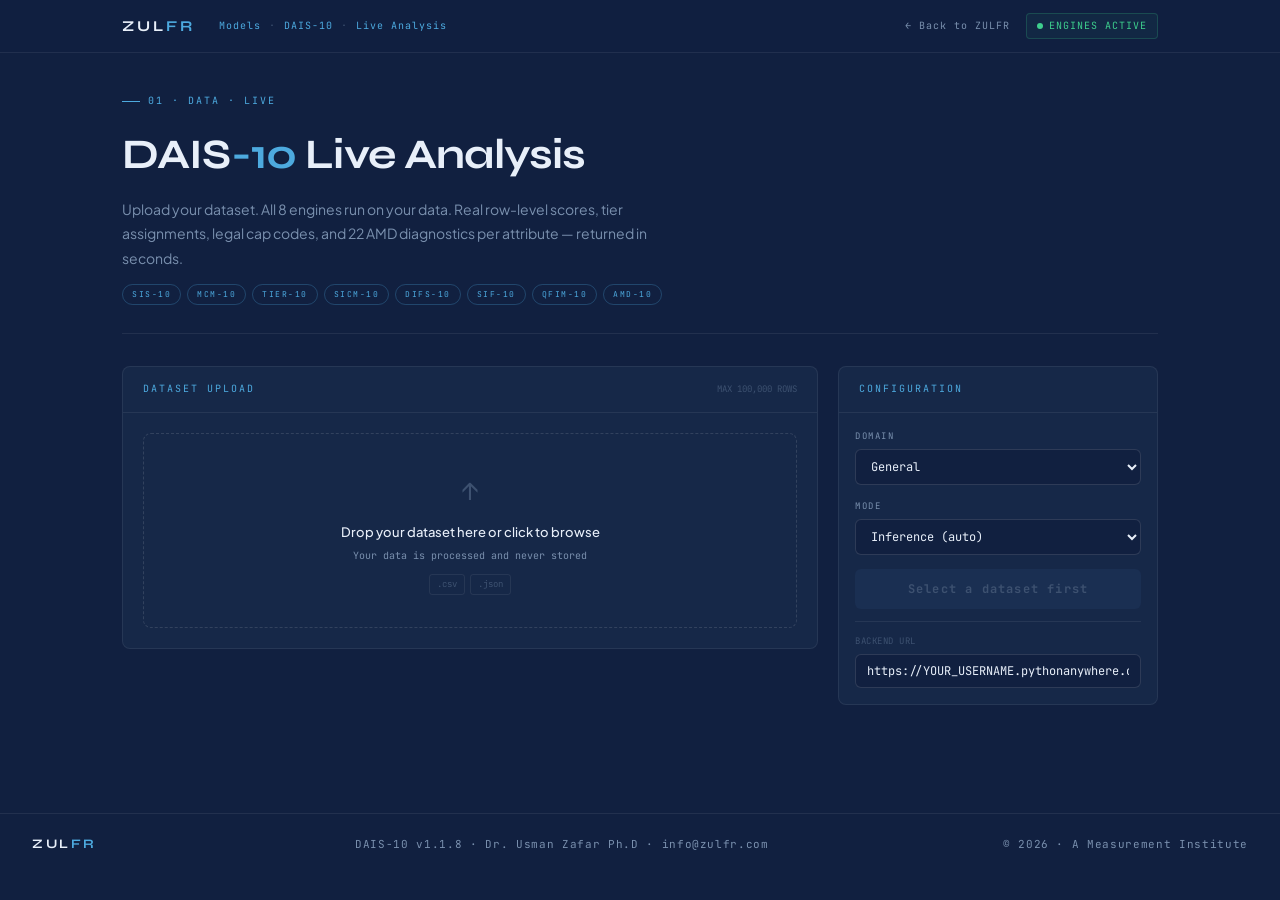
==== app/index.html @ 2f4a6608 "Rename app_index.html to index.html" ====
<!DOCTYPE html>
<html lang="en">
<head>
<meta charset="UTF-8">
<meta name="viewport" content="width=device-width, initial-scale=1">
<title>DAIS-10 · Live Analysis · ZULFR</title>
<meta name="description" content="DAIS-10 v1.1.8 — Semantic Data Governance. Upload your dataset and get real row-level scores, tier assignments, cap codes, and AMD diagnostics.">
<meta name="theme-color" content="#112040">
<link href="https://fonts.googleapis.com/css2?family=Plus+Jakarta+Sans:wght@300;400;500;600&family=Syne:wght@600;700&family=JetBrains+Mono:wght@400;500&display=swap" rel="stylesheet">
<style>
/* ── Design tokens — identical to zulfr.com ─────────────────────────────── */
:root{
  --bg:#112040;--bg-raised:#162848;--bg-float:#1A2F52;--bg-hover:#1f3660;
  --border:rgba(255,255,255,.07);--border-md:rgba(255,255,255,.12);
  --acc:#4DAADF;--acc-soft:rgba(77,170,223,.12);--acc-mid:rgba(77,170,223,.28);
  --green:#3ECF8E;--amber:#F5A623;--gold:#F0C040;--red:#FF6464;
  --white:#E8EFF9;--text:#C2CFDF;--muted:#7A90AE;--faint:#3D5170;
  --tab-h:52px;--radius:8px;
  --mono:'JetBrains Mono',monospace;
  --sans:'Plus Jakarta Sans',sans-serif;
  --head:'Syne',sans-serif;
}
*,*::before,*::after{margin:0;padding:0;box-sizing:border-box}
html{scroll-behavior:smooth}
body{font-family:var(--sans);background:var(--bg);color:var(--text);line-height:1.65;min-height:100vh;-webkit-font-smoothing:antialiased}

/* ── Topbar ─────────────────────────────────────────────────────────────── */
.topbar{background:rgba(17,32,64,.92);backdrop-filter:blur(16px);border-bottom:1px solid var(--border);position:sticky;top:0;z-index:100}
.topbar-inner{max-width:1100px;margin:0 auto;padding:0 32px;display:flex;align-items:center;height:var(--tab-h);gap:0}
.wordmark{font-family:var(--head);font-size:15px;font-weight:700;letter-spacing:.2em;color:var(--white);text-decoration:none;margin-right:24px}
.wordmark em{color:var(--acc);font-style:normal}
.topbar-crumb{font-family:var(--mono);font-size:10px;color:var(--faint);letter-spacing:.1em;display:flex;align-items:center;gap:8px}
.topbar-crumb span{color:var(--acc)}
.topbar-back{font-family:var(--mono);font-size:10px;color:var(--muted);text-decoration:none;letter-spacing:.1em;transition:color .15s;margin-left:auto}
.topbar-back:hover{color:var(--acc)}
.topbar-status{font-family:var(--mono);font-size:10px;color:var(--green);letter-spacing:.1em;margin-left:16px;display:flex;align-items:center;gap:6px;padding:4px 10px;border:1px solid rgba(62,207,142,.2);border-radius:4px;background:rgba(62,207,142,.05)}
.status-dot{width:6px;height:6px;border-radius:50%;background:var(--green);animation:pulse 2.5s infinite;flex-shrink:0}
@keyframes pulse{0%,100%{opacity:1;box-shadow:0 0 0 0 rgba(62,207,142,.4)}50%{opacity:.6;box-shadow:0 0 0 4px rgba(62,207,142,0)}}

/* ── Layout ─────────────────────────────────────────────────────────────── */
.wrap{max-width:1100px;margin:0 auto;padding:0 32px}
.page{padding:40px 0 80px}

/* ── Page header ────────────────────────────────────────────────────────── */
.page-head{margin-bottom:32px;padding-bottom:28px;border-bottom:1px solid var(--border)}
.page-eyebrow{font-family:var(--mono);font-size:10px;color:var(--acc);letter-spacing:.2em;text-transform:uppercase;margin-bottom:10px;display:flex;align-items:center;gap:8px}
.page-eyebrow::before{content:'';display:block;width:18px;height:1px;background:var(--acc)}
.page-title{font-family:var(--head);font-size:clamp(28px,3.5vw,42px);font-weight:700;color:var(--white);margin-bottom:8px;letter-spacing:-.02em}
.page-title em{color:var(--acc);font-style:normal}
.page-sub{font-size:14px;color:var(--muted);max-width:560px;line-height:1.75}
.engine-pills{display:flex;gap:6px;flex-wrap:wrap;margin-top:14px}
.epill{font-family:var(--mono);font-size:8px;letter-spacing:1.5px;color:var(--acc);border:1px solid var(--acc-mid);padding:3px 9px;border-radius:20px}

/* ── Upload zone ────────────────────────────────────────────────────────── */
.upload-section{display:grid;grid-template-columns:1fr 320px;gap:20px;margin-bottom:28px;align-items:start}
.upload-card{background:var(--bg-raised);border:1px solid var(--border);border-radius:var(--radius);overflow:hidden}
.upload-card-head{padding:14px 20px;border-bottom:1px solid var(--border);display:flex;align-items:center;justify-content:space-between}
.upload-card-title{font-family:var(--mono);font-size:10px;color:var(--acc);letter-spacing:.2em;text-transform:uppercase}
.upload-card-body{padding:20px}
.drop-zone{border:1px dashed var(--border-md);border-radius:var(--radius);padding:32px 20px;text-align:center;cursor:pointer;transition:all .2s}
.drop-zone:hover,.drop-zone.drag{border-color:var(--acc);background:var(--acc-soft)}
.drop-icon{font-size:28px;color:var(--faint);margin-bottom:10px}
.drop-txt{font-size:13px;color:var(--white);font-weight:500;margin-bottom:4px}
.drop-hint{font-family:var(--mono);font-size:10px;color:var(--muted)}
.fmt-pills{display:flex;gap:5px;justify-content:center;flex-wrap:wrap;margin-top:10px}
.fmt-pill{font-family:var(--mono);font-size:9px;color:var(--faint);border:1px solid var(--border);padding:2px 7px;border-radius:3px}
.file-info{display:none;margin-top:12px;padding:9px 14px;background:rgba(77,170,223,.08);border:1px solid var(--acc-mid);border-radius:6px;font-size:11px;font-family:var(--mono);color:var(--acc)}
.config-card{background:var(--bg-raised);border:1px solid var(--border);border-radius:var(--radius);overflow:hidden}
.config-body{padding:16px}
.cfg-row{margin-bottom:14px}
.cfg-label{display:block;font-family:var(--mono);font-size:9px;color:var(--muted);letter-spacing:1.5px;text-transform:uppercase;margin-bottom:5px}
.cfg-select,.cfg-input{width:100%;padding:8px 11px;background:var(--bg);border:1px solid var(--border-md);border-radius:6px;font-size:12px;font-family:var(--mono);color:var(--white);outline:none;transition:border-color .15s}
.cfg-select:focus,.cfg-input:focus{border-color:var(--acc)}
.cfg-select option{background:var(--bg-raised)}
.analyze-btn{width:100%;background:var(--acc);color:#112040;border:none;border-radius:6px;padding:12px;font-size:12px;font-weight:700;font-family:var(--mono);cursor:pointer;transition:all .15s;letter-spacing:.1em;display:flex;align-items:center;justify-content:center;gap:8px;margin-top:4px}
.analyze-btn:hover{background:#6EC0EC}
.analyze-btn:disabled{background:var(--bg-float);color:var(--faint);cursor:not-allowed}
.spinner{width:14px;height:14px;border:2px solid rgba(17,32,64,.3);border-top-color:#112040;border-radius:50%;display:none;animation:spin .7s linear infinite}
@keyframes spin{to{transform:rotate(360deg)}}
.backend-url-row{margin-top:12px;padding-top:12px;border-top:1px solid var(--border)}
.backend-note{font-family:var(--mono);font-size:9px;color:var(--faint);margin-bottom:5px;letter-spacing:.5px}

/* ── Error / Status banner ──────────────────────────────────────────────── */
.banner{display:none;padding:12px 16px;border-radius:6px;font-size:12px;font-family:var(--mono);margin-bottom:20px;line-height:1.6}
.banner.error{background:rgba(255,100,100,.08);border:1px solid rgba(255,100,100,.25);color:var(--red)}
.banner.info{background:var(--acc-soft);border:1px solid var(--acc-mid);color:var(--acc)}

/* ── Results dashboard ──────────────────────────────────────────────────── */
.dashboard{display:none}
.dash-head{display:flex;align-items:center;justify-content:space-between;margin-bottom:20px;flex-wrap:wrap;gap:12px}
.dash-title{font-family:var(--head);font-size:18px;font-weight:700;color:var(--white)}
.dash-meta{font-family:var(--mono);font-size:10px;color:var(--faint);letter-spacing:.05em}
.dash-actions{display:flex;gap:8px;flex-wrap:wrap}

/* KPI row */
.kpi-row{display:grid;grid-template-columns:repeat(6,1fr);gap:1px;background:var(--border);border:1px solid var(--border);border-radius:var(--radius);overflow:hidden;margin-bottom:20px}
.kpi{background:var(--bg-raised);padding:14px 12px;text-align:center}
.kpi-v{font-family:var(--head);font-size:22px;font-weight:700;display:block;margin-bottom:3px}
.kpi-l{font-family:var(--mono);font-size:8px;color:var(--faint);letter-spacing:1px;text-transform:uppercase}

/* Results tabs */
.rtabs{display:flex;gap:2px;margin-bottom:16px;flex-wrap:wrap}
.rtab{font-family:var(--mono);font-size:10px;letter-spacing:.1em;padding:7px 14px;border-radius:4px;border:1px solid var(--border);background:var(--bg-raised);color:var(--muted);cursor:pointer;transition:all .15s;text-transform:uppercase}
.rtab:hover{color:var(--white)}
.rtab.active{background:var(--acc-soft);border-color:var(--acc-mid);color:var(--acc)}
.rpanel{display:none}
.rpanel.active{display:block}

/* Table */
.results-table{width:100%;border-collapse:collapse;font-size:11px}
.results-table th{text-align:left;padding:7px 12px;background:var(--bg-float);color:var(--faint);font-family:var(--mono);font-size:8px;letter-spacing:1.5px;text-transform:uppercase;border-bottom:1px solid var(--border);font-weight:400}
.results-table td{padding:8px 12px;border-bottom:1px solid var(--border);color:var(--text);vertical-align:middle}
.results-table tr:last-child td{border-bottom:none}
.results-table tr:hover td{background:var(--bg-float)}
.tcard{background:var(--bg-raised);border:1px solid var(--border);border-radius:var(--radius);overflow:hidden;margin-bottom:16px}

/* Score bar */
.sbar{height:3px;background:var(--border);border-radius:2px;margin-top:3px;overflow:hidden}
.sfill{height:100%;border-radius:2px}

/* Tier badge */
.tier-e{background:rgba(255,100,100,.1);color:var(--red);border:1px solid rgba(255,100,100,.25);font-family:var(--mono);font-size:8px;padding:2px 6px;border-radius:3px;letter-spacing:.5px}
.tier-ec{background:rgba(245,166,35,.1);color:var(--amber);border:1px solid rgba(245,166,35,.25);font-family:var(--mono);font-size:8px;padding:2px 6px;border-radius:3px;letter-spacing:.5px}
.tier-c{background:var(--acc-soft);color:var(--acc);border:1px solid var(--acc-mid);font-family:var(--mono);font-size:8px;padding:2px 6px;border-radius:3px;letter-spacing:.5px}
.tier-n{background:var(--bg-float);color:var(--faint);border:1px solid var(--border);font-family:var(--mono);font-size:8px;padding:2px 6px;border-radius:3px;letter-spacing:.5px}
.status-prime{color:var(--green);font-weight:600}
.status-good{color:var(--green)}
.status-fair{color:var(--amber)}
.status-weak{color:var(--amber)}
.status-fail{color:var(--red);font-weight:600}
.status-failure{color:var(--red);font-weight:600}

/* Cap events */
.cap-item{background:var(--bg-raised);border:1px solid var(--border);border-left:3px solid var(--red);border-radius:0 var(--radius) var(--radius) 0;padding:12px 16px;margin-bottom:10px}
.cap-code{font-family:var(--mono);font-size:10px;color:var(--red);font-weight:700;margin-bottom:4px}
.cap-ref{font-size:11px;color:var(--muted);margin-bottom:3px}
.cap-rem{font-size:11px;color:var(--text)}

/* AMD */
.amd-item{background:var(--bg-raised);border:1px solid var(--border);border-radius:var(--radius);padding:14px 16px;margin-bottom:10px}
.amd-head{display:flex;align-items:center;justify-content:space-between;margin-bottom:8px}
.amd-attr{font-family:var(--mono);font-size:11px;color:var(--white);font-weight:500}
.amd-stats{display:flex;gap:8px}
.amd-stat{font-family:var(--mono);font-size:9px;padding:2px 7px;border-radius:3px}
.amd-pass{background:rgba(62,207,142,.1);color:var(--green);border:1px solid rgba(62,207,142,.2)}
.amd-warn{background:rgba(245,166,35,.1);color:var(--amber);border:1px solid rgba(245,166,35,.2)}
.amd-fail{background:rgba(255,100,100,.1);color:var(--red);border:1px solid rgba(255,100,100,.2)}
.amd-overall{font-family:var(--mono);font-size:9px;color:var(--faint);letter-spacing:.5px}

/* Buttons */
.btn{display:inline-flex;align-items:center;gap:6px;padding:8px 16px;border-radius:6px;font-family:var(--sans);font-size:12px;font-weight:500;cursor:pointer;border:none;text-decoration:none;transition:all .15s}
.btn-primary{background:var(--acc);color:#112040}.btn-primary:hover{background:#6EC0EC}
.btn-ghost{background:transparent;border:1px solid var(--border-md);color:var(--text)}.btn-ghost:hover{background:var(--bg-hover);color:var(--white)}
.btn-gold{background:transparent;border:1px solid rgba(240,192,64,.4);color:var(--gold)}.btn-gold:hover{background:rgba(240,192,64,.08)}

/* Footer */
.footer{border-top:1px solid var(--border);padding:20px 32px;display:flex;align-items:center;justify-content:space-between;flex-wrap:wrap;gap:12px}
.footer-note{font-size:11px;color:var(--muted);font-family:var(--mono);letter-spacing:.06em}

@media(max-width:860px){.upload-section{grid-template-columns:1fr}.kpi-row{grid-template-columns:repeat(3,1fr)}}
@media(max-width:540px){.kpi-row{grid-template-columns:repeat(2,1fr)}}
</style>
</head>
<body>

<!-- ── Topbar ──────────────────────────────────────────────────────────────── -->
<header class="topbar">
  <div class="topbar-inner">
    <a href="/" class="wordmark">ZUL<em>FR</em></a>
    <div class="topbar-crumb">
      <span>Models</span> · <span>DAIS-10</span> · <span>Live Analysis</span>
    </div>
    <a href="/" class="topbar-back">← Back to ZULFR</a>
    <div class="topbar-status"><span class="status-dot"></span>ENGINES ACTIVE</div>
  </div>
</header>

<main class="page">
<div class="wrap">

  <!-- ── Page header ──────────────────────────────────────────────────────── -->
  <div class="page-head">
    <div class="page-eyebrow">01 · DATA · LIVE</div>
    <h1 class="page-title">DAIS<em>-10</em> Live Analysis</h1>
    <p class="page-sub">Upload your dataset. All 8 engines run on your data. Real row-level scores, tier assignments, legal cap codes, and 22 AMD diagnostics per attribute — returned in seconds.</p>
    <div class="engine-pills">
      <span class="epill">SIS-10</span><span class="epill">MCM-10</span><span class="epill">TIER-10</span>
      <span class="epill">SICM-10</span><span class="epill">DIFS-10</span><span class="epill">SIF-10</span>
      <span class="epill">QFIM-10</span><span class="epill">AMD-10</span>
    </div>
  </div>

  <!-- ── Upload + config ──────────────────────────────────────────────────── -->
  <div class="upload-section">

    <div class="upload-card">
      <div class="upload-card-head">
        <span class="upload-card-title">Dataset Upload</span>
        <span style="font-family:var(--mono);font-size:9px;color:var(--faint)">MAX 100,000 ROWS</span>
      </div>
      <div class="upload-card-body">
        <div class="drop-zone" id="drop-zone" onclick="document.getElementById('file-input').click()">
          <div class="drop-icon">↑</div>
          <div class="drop-txt">Drop your dataset here or click to browse</div>
          <div class="drop-hint">Your data is processed and never stored</div>
          <div class="fmt-pills">
            <span class="fmt-pill">.csv</span>
            <span class="fmt-pill">.json</span>
          </div>
        </div>
        <input type="file" id="file-input" accept=".csv,.json" style="display:none" onchange="handleFile(this)">
        <div class="file-info" id="file-info"></div>
      </div>
    </div>

    <div class="config-card">
      <div class="upload-card-head">
        <span class="upload-card-title">Configuration</span>
      </div>
      <div class="config-body">
        <div class="cfg-row">
          <label class="cfg-label">Domain</label>
          <select class="cfg-select" id="cfg-domain">
            <option value="general">General</option>
            <option value="healthcare">Healthcare</option>
            <option value="finance">Finance</option>
            <option value="retail">Retail</option>
            <option value="ecommerce">E-commerce</option>
            <option value="manufacturing">Manufacturing</option>
            <option value="analytics">Analytics</option>
            <option value="ml">ML / AI</option>
          </select>
        </div>
        <div class="cfg-row">
          <label class="cfg-label">Mode</label>
          <select class="cfg-select" id="cfg-mode">
            <option value="inference">Inference (auto)</option>
          </select>
        </div>
        <button class="analyze-btn" id="analyze-btn" disabled onclick="runAnalysis()">
          <div class="spinner" id="spinner"></div>
          <span id="btn-txt">Select a dataset first</span>
        </button>
        <div class="backend-url-row">
          <div class="backend-note">BACKEND URL</div>
          <input class="cfg-input" id="backend-url" type="text"
            value="https://YOUR_USERNAME.pythonanywhere.com"
            placeholder="https://YOUR_USERNAME.pythonanywhere.com">
        </div>
      </div>
    </div>

  </div>

  <!-- ── Error/Info banner ─────────────────────────────────────────────────── -->
  <div class="banner" id="banner"></div>

  <!-- ── Results dashboard ────────────────────────────────────────────────── -->
  <div class="dashboard" id="dashboard">

    <div class="dash-head">
      <div>
        <div class="dash-title" id="dash-title">Analysis Results</div>
        <div class="dash-meta" id="dash-meta"></div>
      </div>
      <div class="dash-actions">
        <button class="btn btn-primary" onclick="exportResults()">↓ Full Results JSON</button>
        <button class="btn btn-ghost" onclick="exportSchema()">↓ Schema YAML</button>
        <button class="btn btn-gold" onclick="window.location='/#contact'">Request PDF Report</button>
      </div>
    </div>

    <!-- KPIs -->
    <div class="kpi-row">
      <div class="kpi"><span class="kpi-v" id="kpi-rows" style="color:var(--white)">—</span><span class="kpi-l">Total Rows</span></div>
      <div class="kpi"><span class="kpi-v" id="kpi-cols" style="color:var(--white)">—</span><span class="kpi-l">Columns</span></div>
      <div class="kpi"><span class="kpi-v" id="kpi-avg" style="color:var(--acc)">—</span><span class="kpi-l">Avg Score</span></div>
      <div class="kpi"><span class="kpi-v" id="kpi-prime" style="color:var(--green)">—</span><span class="kpi-l">Prime Rows</span></div>
      <div class="kpi"><span class="kpi-v" id="kpi-fail" style="color:var(--red)">—</span><span class="kpi-l">Failures</span></div>
      <div class="kpi"><span class="kpi-v" id="kpi-risk" style="color:var(--amber)">—</span><span class="kpi-l">Risk Level</span></div>
    </div>

    <!-- Result tabs -->
    <div class="rtabs">
      <button class="rtab active" onclick="switchRTab('columns',this)">Column Schema</button>
      <button class="rtab" onclick="switchRTab('best',this)">Best Rows</button>
      <button class="rtab" onclick="switchRTab('worst',this)">Worst Rows</button>
      <button class="rtab" onclick="switchRTab('caps',this)">Cap Events</button>
      <button class="rtab" onclick="switchRTab('amd',this)">AMD Diagnostics</button>
    </div>

    <!-- Column schema panel -->
    <div class="rpanel active tcard" id="rpanel-columns">
      <table class="results-table" id="col-table">
        <thead><tr>
          <th>Column</th><th>Tier</th><th>Role</th>
          <th>Importance</th><th>SIF Weight</th>
          <th>Governance</th><th>AMD Status</th><th>QFIM</th>
        </tr></thead>
        <tbody id="col-tbody"></tbody>
      </table>
    </div>

    <!-- Best rows panel -->
    <div class="rpanel tcard" id="rpanel-best">
      <table class="results-table">
        <thead><tr><th>Row</th><th>Score</th><th>Status</th><th>Governance</th><th>Top Contributor</th></tr></thead>
        <tbody id="best-tbody"></tbody>
      </table>
    </div>

    <!-- Worst rows panel -->
    <div class="rpanel tcard" id="rpanel-worst">
      <table class="results-table">
        <thead><tr><th>Row</th><th>Score</th><th>Status</th><th>Governance</th><th>Top Contributor</th></tr></thead>
        <tbody id="worst-tbody"></tbody>
      </table>
    </div>

    <!-- Cap events panel -->
    <div class="rpanel" id="rpanel-caps">
      <div id="cap-list"></div>
    </div>

    <!-- AMD diagnostics panel -->
    <div class="rpanel" id="rpanel-amd">
      <div id="amd-list"></div>
    </div>

  </div><!-- end dashboard -->

</div>
</main>

<footer class="footer">
  <a href="/" class="wordmark" style="font-size:13px">ZUL<em>FR</em></a>
  <span class="footer-note">DAIS-10 v1.1.8 · Dr. Usman Zafar Ph.D · info@zulfr.com</span>
  <span class="footer-note">© 2026 · A Measurement Institute</span>
</footer>

<script>
/* ── State ────────────────────────────────────────────────────────────────── */
var selectedFile = null;
var lastResults  = null;

/* ── File handling ────────────────────────────────────────────────────────── */
function handleFile(input) {
  if (!input.files.length) return;
  selectedFile = input.files[0];
  var fi = document.getElementById('file-info');
  fi.style.display = 'block';
  fi.textContent = selectedFile.name + ' · ' + (selectedFile.size / 1024).toFixed(1) + ' KB';
  document.getElementById('analyze-btn').disabled = false;
  document.getElementById('btn-txt').textContent = 'Run DAIS-10 Analysis';
  hideBanner();
}

var dz = document.getElementById('drop-zone');
dz.addEventListener('dragover',  function(e){ e.preventDefault(); dz.classList.add('drag'); });
dz.addEventListener('dragleave', function(){  dz.classList.remove('drag'); });
dz.addEventListener('drop', function(e){
  e.preventDefault(); dz.classList.remove('drag');
  var f = e.dataTransfer.files[0];
  if (f) { document.getElementById('file-input').files = e.dataTransfer.files; handleFile(document.getElementById('file-input')); }
});

/* ── Run analysis ─────────────────────────────────────────────────────────── */
function runAnalysis() {
  if (!selectedFile) return;

  var backendUrl = document.getElementById('backend-url').value.trim().replace(/\/$/, '');
  if (!backendUrl || backendUrl.includes('YOUR_USERNAME')) {
    showBanner('error', 'Please set your PythonAnywhere backend URL above before running analysis.');
    return;
  }

  var btn = document.getElementById('analyze-btn');
  var sp  = document.getElementById('spinner');
  var txt = document.getElementById('btn-txt');
  btn.disabled = true;
  sp.style.display = 'block';
  txt.textContent = 'Running 8 engines…';
  hideBanner();
  document.getElementById('dashboard').style.display = 'none';

  var form = new FormData();
  form.append('file',   selectedFile);
  form.append('domain', document.getElementById('cfg-domain').value);
  form.append('mode',   document.getElementById('cfg-mode').value);

  fetch(backendUrl + '/analyze', { method: 'POST', body: form })
    .then(function(r) { return r.json(); })
    .then(function(data) {
      sp.style.display = 'none';
      btn.disabled = false;
      txt.textContent = 'Run DAIS-10 Analysis';
      if (data.error) {
        showBanner('error', 'Engine error: ' + data.error);
      } else {
        lastResults = data;
        renderDashboard(data);
      }
    })
    .catch(function(err) {
      sp.style.display = 'none';
      btn.disabled = false;
      txt.textContent = 'Run DAIS-10 Analysis';
      showBanner('error', 'Cannot reach backend. Check the URL and make sure PythonAnywhere is running. Error: ' + err.message);
    });
}

/* ── Render dashboard ─────────────────────────────────────────────────────── */
function renderDashboard(d) {
  document.getElementById('dashboard').style.display = 'block';
  document.getElementById('dash-title').textContent  = d.filename + ' · DAIS-10 v1.1.8';
  document.getElementById('dash-meta').textContent   = d.domain.toUpperCase() + ' · ' + new Date().toLocaleString();

  // KPIs
  document.getElementById('kpi-rows').textContent  = d.total_rows.toLocaleString();
  document.getElementById('kpi-cols').textContent  = d.total_columns;
  document.getElementById('kpi-avg').textContent   = d.average_score.toFixed(1);
  document.getElementById('kpi-prime').textContent = d.prime_count.toLocaleString();
  document.getElementById('kpi-fail').textContent  = d.fail_count.toLocaleString();
  document.getElementById('kpi-risk').textContent  = d.risk_level || '—';

  // Column table
  var tb = document.getElementById('col-tbody');
  tb.innerHTML = '';
  Object.entries(d.columns).forEach(function(e) {
    var col = e[0], c = e[1];
    var tierClass = {'E':'tier-e','EC':'tier-ec','C':'tier-c','CN':'tier-n','N':'tier-n'}[c.tier] || 'tier-n';
    var sc = c.importance;
    var barColor = sc >= 80 ? 'var(--green)' : sc >= 60 ? 'var(--acc)' : sc >= 40 ? 'var(--amber)' : 'var(--red)';
    var amdSt = c.amd ? c.amd.overall_status : '—';
    var amdCl = amdSt === 'VALID' ? 'color:var(--green)' : amdSt === 'NEEDS_REVIEW' ? 'color:var(--amber)' : 'color:var(--red)';
    var qfim  = c.qfim ? c.qfim.category : '—';
    tb.innerHTML += '<tr>' +
      '<td style="color:var(--white);font-family:var(--mono);font-size:10px">' + col + '</td>' +
      '<td><span class="' + tierClass + '">' + c.tier + '</span></td>' +
      '<td style="font-family:var(--mono);font-size:9px;color:var(--muted)">' + (c.role || '—') + '</td>' +
      '<td><span style="font-family:var(--mono);font-size:10px;color:' + barColor + '">' + sc.toFixed(1) + '</span>' +
        '<div class="sbar"><div class="sfill" style="width:' + sc + '%;background:' + barColor + '"></div></div></td>' +
      '<td style="font-family:var(--mono);font-size:9px;color:var(--faint)">' + (c.sif_weight || '—') + '</td>' +
      '<td style="font-family:var(--mono);font-size:9px;color:var(--muted)">' + (c.governance || '—') + '</td>' +
      '<td style="font-family:var(--mono);font-size:9px;' + amdCl + '">' + amdSt + '</td>' +
      '<td style="font-size:10px;color:var(--muted)">' + qfim + '</td>' +
    '</tr>';
  });

  // Best / worst rows
  renderRowTable('best-tbody',  d.best_rows  || []);
  renderRowTable('worst-tbody', d.worst_rows || []);

  // Cap events
  var cl = document.getElementById('cap-list');
  cl.innerHTML = '';
  if (!d.cap_events || !d.cap_events.length) {
    cl.innerHTML = '<div style="padding:20px;font-family:var(--mono);font-size:11px;color:var(--green)">✓ No cap events — all E-tier fields present</div>';
  } else {
    d.cap_events.forEach(function(c) {
      cl.innerHTML += '<div class="cap-item">' +
        '<div class="cap-code">Row ' + c.row + ' · ' + c.column + ' · ' + (c.cap_reason || '') + '</div>' +
        '<div class="cap-ref">' + (c.legal_ref || '') + (c.framework ? ' · ' + c.framework : '') + '</div>' +
        '<div class="cap-rem">' + (c.remediation || 'Remediate missing E-tier field before pipeline entry') + '</div>' +
      '</div>';
    });
  }

  // AMD
  var al = document.getElementById('amd-list');
  al.innerHTML = '';
  Object.entries(d.columns).forEach(function(e) {
    var col = e[0], c = e[1];
    if (!c.amd) return;
    var a = c.amd;
    al.innerHTML += '<div class="amd-item">' +
      '<div class="amd-head">' +
        '<span class="amd-attr">' + col + '</span>' +
        '<div class="amd-stats">' +
          '<span class="amd-stat amd-pass">' + a.passed + ' PASS</span>' +
          '<span class="amd-stat amd-warn">' + a.warnings + ' WARN</span>' +
          '<span class="amd-stat amd-fail">' + a.failed + ' FAIL</span>' +
        '</div>' +
      '</div>' +
      '<div class="amd-overall">' + a.tests_run + ' tests · ' + a.overall_status + '</div>' +
    '</div>';
  });

  document.getElementById('dashboard').scrollIntoView({ behavior: 'smooth', block: 'start' });
}

function renderRowTable(tbodyId, rows) {
  var tb = document.getElementById(tbodyId);
  tb.innerHTML = '';
  rows.forEach(function(r) {
    var sc  = r.row_score || 0;
    var stl = r.status ? 'status-' + r.status.toLowerCase() : '';
    var bar = sc >= 80 ? 'var(--green)' : sc >= 60 ? 'var(--acc)' : sc >= 40 ? 'var(--amber)' : 'var(--red)';
    var top = (r.top_contributors && r.top_contributors[0]) ? r.top_contributors[0].column : '—';
    tb.innerHTML += '<tr>' +
      '<td style="font-family:var(--mono);font-size:10px;color:var(--faint)">' + r.row_id + '</td>' +
      '<td><span style="font-family:var(--mono);font-size:11px;color:' + bar + '">' + sc.toFixed(1) + '</span>' +
        '<div class="sbar"><div class="sfill" style="width:' + sc + '%;background:' + bar + '"></div></div></td>' +
      '<td><span class="' + stl + '" style="font-family:var(--mono);font-size:9px">' + (r.status || '—') + '</span></td>' +
      '<td style="font-family:var(--mono);font-size:9px;color:var(--muted)">' + (r.governance || '—') + '</td>' +
      '<td style="font-family:var(--mono);font-size:9px;color:var(--faint)">' + top + '</td>' +
    '</tr>';
  });
}

/* ── Tab switching ────────────────────────────────────────────────────────── */
function switchRTab(id, btn) {
  document.querySelectorAll('.rtab').forEach(function(b) { b.classList.remove('active'); });
  document.querySelectorAll('.rpanel').forEach(function(p) { p.classList.remove('active'); });
  btn.classList.add('active');
  document.getElementById('rpanel-' + id).classList.add('active');
}

/* ── Exports ──────────────────────────────────────────────────────────────── */
function exportResults() {
  if (!lastResults) return;
  var a = document.createElement('a');
  a.href = URL.createObjectURL(new Blob([JSON.stringify(lastResults, null, 2)], { type: 'application/json' }));
  a.download = 'dais10_results_' + new Date().toISOString().split('T')[0] + '.json';
  a.click();
}

function exportSchema() {
  if (!lastResults) return;
  var y = '# DAIS-10 v1.1.8 Schema Export\n# Generated: ' + new Date().toISOString() + '\n# Domain: ' + lastResults.domain + '\ncolumns:\n';
  Object.entries(lastResults.columns).forEach(function(e) {
    var col = e[0], c = e[1];
    y += '  ' + col + ':\n    tier: ' + c.tier + '\n    role: ' + (c.role || 'UNKNOWN') + '\n    importance: ' + c.importance.toFixed(2) + '\n    governance: ' + (c.governance || 'INFO') + '\n';
  });
  var a = document.createElement('a');
  a.href = URL.createObjectURL(new Blob([y], { type: 'text/yaml' }));
  a.download = 'dais10_schema_' + new Date().toISOString().split('T')[0] + '.yaml';
  a.click();
}

/* ── Banner ───────────────────────────────────────────────────────────────── */
function showBanner(type, msg) {
  var b = document.getElementById('banner');
  b.className = 'banner ' + type;
  b.textContent = msg;
  b.style.display = 'block';
}
function hideBanner() {
  document.getElementById('banner').style.display = 'none';
}
</script>
</body>
</html>
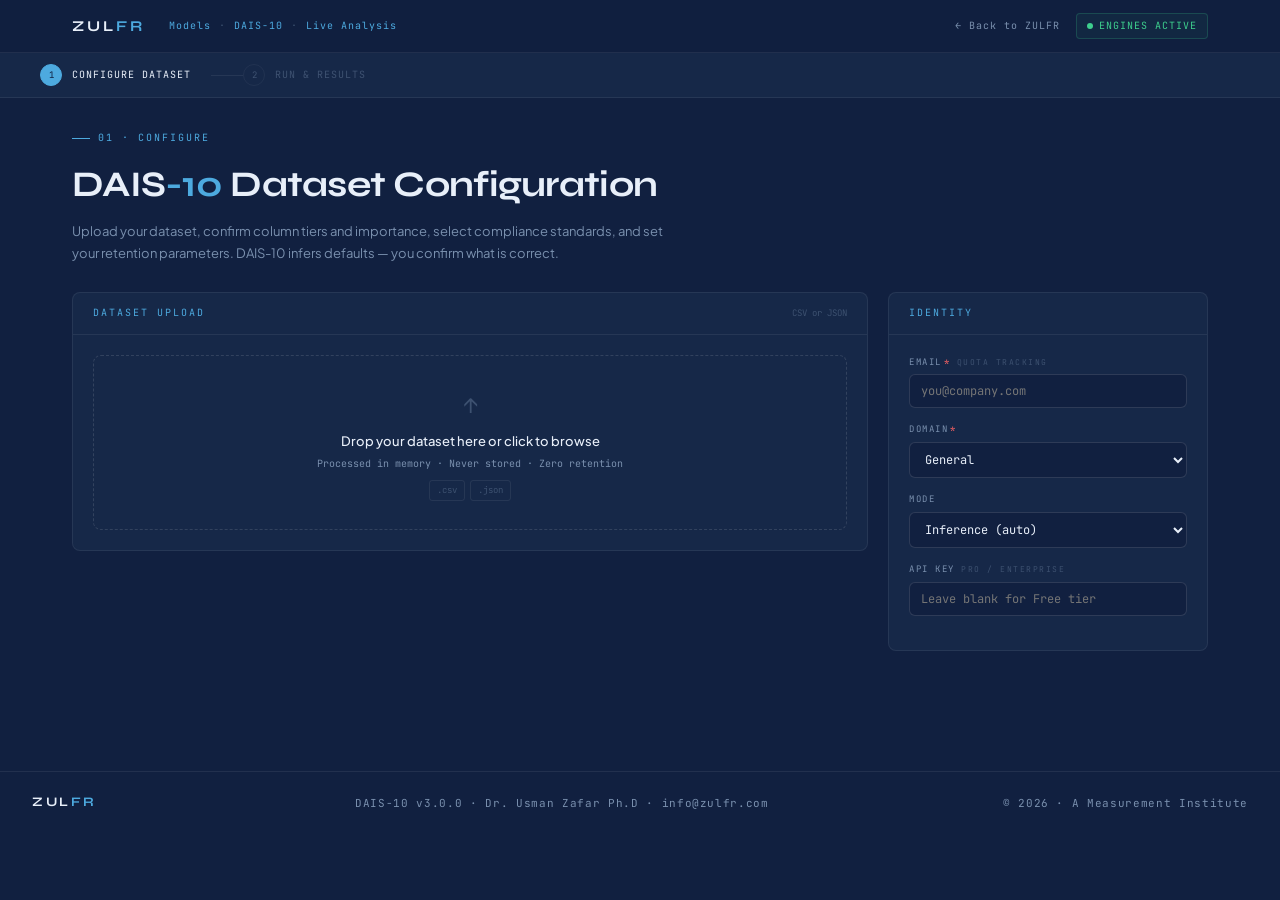
==== commit 621f444a: "Update index.html" ====
--- a/app/index.html
+++ b/app/index.html
@@ -4,29 +4,26 @@
 <meta charset="UTF-8">
 <meta name="viewport" content="width=device-width, initial-scale=1">
 <title>DAIS-10 · Live Analysis · ZULFR</title>
-<meta name="description" content="DAIS-10 v1.1.8 — Semantic Data Governance. Upload your dataset and get real row-level scores, tier assignments, cap codes, and AMD diagnostics.">
+<meta name="description" content="DAIS-10 v3.0.0 — Configure your dataset schema, select compliance standards, and run full governance analysis.">
 <meta name="theme-color" content="#112040">
 <link href="https://fonts.googleapis.com/css2?family=Plus+Jakarta+Sans:wght@300;400;500;600&family=Syne:wght@600;700&family=JetBrains+Mono:wght@400;500&display=swap" rel="stylesheet">
 <style>
-/* ── Design tokens — identical to zulfr.com ─────────────────────────────── */
 :root{
   --bg:#112040;--bg-raised:#162848;--bg-float:#1A2F52;--bg-hover:#1f3660;
   --border:rgba(255,255,255,.07);--border-md:rgba(255,255,255,.12);
   --acc:#4DAADF;--acc-soft:rgba(77,170,223,.12);--acc-mid:rgba(77,170,223,.28);
-  --green:#3ECF8E;--amber:#F5A623;--gold:#F0C040;--red:#FF6464;
+  --green:#3ECF8E;--amber:#F5A623;--gold:#F0C040;--red:#FF6464;--purple:#A78BFA;
   --white:#E8EFF9;--text:#C2CFDF;--muted:#7A90AE;--faint:#3D5170;
-  --tab-h:52px;--radius:8px;
-  --mono:'JetBrains Mono',monospace;
-  --sans:'Plus Jakarta Sans',sans-serif;
-  --head:'Syne',sans-serif;
+  --radius:8px;--mono:'JetBrains Mono',monospace;
+  --sans:'Plus Jakarta Sans',sans-serif;--head:'Syne',sans-serif;
 }
 *,*::before,*::after{margin:0;padding:0;box-sizing:border-box}
 html{scroll-behavior:smooth}
 body{font-family:var(--sans);background:var(--bg);color:var(--text);line-height:1.65;min-height:100vh;-webkit-font-smoothing:antialiased}
 
-/* ── Topbar ─────────────────────────────────────────────────────────────── */
-.topbar{background:rgba(17,32,64,.92);backdrop-filter:blur(16px);border-bottom:1px solid var(--border);position:sticky;top:0;z-index:100}
-.topbar-inner{max-width:1100px;margin:0 auto;padding:0 32px;display:flex;align-items:center;height:var(--tab-h);gap:0}
+/* Topbar */
+.topbar{background:rgba(17,32,64,.95);backdrop-filter:blur(16px);border-bottom:1px solid var(--border);position:sticky;top:0;z-index:100}
+.topbar-inner{max-width:1200px;margin:0 auto;padding:0 32px;display:flex;align-items:center;height:52px;gap:0}
 .wordmark{font-family:var(--head);font-size:15px;font-weight:700;letter-spacing:.2em;color:var(--white);text-decoration:none;margin-right:24px}
 .wordmark em{color:var(--acc);font-style:normal}
 .topbar-crumb{font-family:var(--mono);font-size:10px;color:var(--faint);letter-spacing:.1em;display:flex;align-items:center;gap:8px}
@@ -37,517 +34,1090 @@
 .status-dot{width:6px;height:6px;border-radius:50%;background:var(--green);animation:pulse 2.5s infinite;flex-shrink:0}
 @keyframes pulse{0%,100%{opacity:1;box-shadow:0 0 0 0 rgba(62,207,142,.4)}50%{opacity:.6;box-shadow:0 0 0 4px rgba(62,207,142,0)}}
 
-/* ── Layout ─────────────────────────────────────────────────────────────── */
-.wrap{max-width:1100px;margin:0 auto;padding:0 32px}
-.page{padding:40px 0 80px}
-
-/* ── Page header ────────────────────────────────────────────────────────── */
-.page-head{margin-bottom:32px;padding-bottom:28px;border-bottom:1px solid var(--border)}
-.page-eyebrow{font-family:var(--mono);font-size:10px;color:var(--acc);letter-spacing:.2em;text-transform:uppercase;margin-bottom:10px;display:flex;align-items:center;gap:8px}
+/* Steps indicator */
+.steps-bar{background:var(--bg-raised);border-bottom:1px solid var(--border);padding:0 32px}
+.steps-inner{max-width:1200px;margin:0 auto;display:flex;align-items:center;gap:0;height:44px}
+.step-item{display:flex;align-items:center;gap:10px;padding:0 20px 0 0;cursor:pointer;opacity:.4;transition:opacity .2s}
+.step-item.active{opacity:1}
+.step-item.done{opacity:.7}
+.step-num{width:22px;height:22px;border-radius:50%;border:1px solid var(--border-md);display:flex;align-items:center;justify-content:center;font-family:var(--mono);font-size:9px;color:var(--muted);flex-shrink:0}
+.step-item.active .step-num{background:var(--acc);border-color:var(--acc);color:#112040}
+.step-item.done .step-num{background:var(--green);border-color:var(--green);color:#112040}
+.step-label{font-family:var(--mono);font-size:10px;letter-spacing:.1em;text-transform:uppercase;color:var(--muted)}
+.step-item.active .step-label{color:var(--white)}
+.step-div{width:32px;height:1px;background:var(--border);flex-shrink:0}
+
+/* Layout */
+.wrap{max-width:1200px;margin:0 auto;padding:0 32px}
+.page{padding:32px 0 80px}
+
+/* Page header */
+.page-head{margin-bottom:28px}
+.page-eyebrow{font-family:var(--mono);font-size:10px;color:var(--acc);letter-spacing:.2em;text-transform:uppercase;margin-bottom:8px;display:flex;align-items:center;gap:8px}
 .page-eyebrow::before{content:'';display:block;width:18px;height:1px;background:var(--acc)}
-.page-title{font-family:var(--head);font-size:clamp(28px,3.5vw,42px);font-weight:700;color:var(--white);margin-bottom:8px;letter-spacing:-.02em}
+.page-title{font-family:var(--head);font-size:clamp(24px,3vw,36px);font-weight:700;color:var(--white);margin-bottom:6px;letter-spacing:-.02em}
 .page-title em{color:var(--acc);font-style:normal}
-.page-sub{font-size:14px;color:var(--muted);max-width:560px;line-height:1.75}
-.engine-pills{display:flex;gap:6px;flex-wrap:wrap;margin-top:14px}
-.epill{font-family:var(--mono);font-size:8px;letter-spacing:1.5px;color:var(--acc);border:1px solid var(--acc-mid);padding:3px 9px;border-radius:20px}
-
-/* ── Upload zone ────────────────────────────────────────────────────────── */
-.upload-section{display:grid;grid-template-columns:1fr 320px;gap:20px;margin-bottom:28px;align-items:start}
-.upload-card{background:var(--bg-raised);border:1px solid var(--border);border-radius:var(--radius);overflow:hidden}
-.upload-card-head{padding:14px 20px;border-bottom:1px solid var(--border);display:flex;align-items:center;justify-content:space-between}
-.upload-card-title{font-family:var(--mono);font-size:10px;color:var(--acc);letter-spacing:.2em;text-transform:uppercase}
-.upload-card-body{padding:20px}
-.drop-zone{border:1px dashed var(--border-md);border-radius:var(--radius);padding:32px 20px;text-align:center;cursor:pointer;transition:all .2s}
+.page-sub{font-size:13px;color:var(--muted);max-width:600px;line-height:1.7}
+
+/* Cards */
+.card{background:var(--bg-raised);border:1px solid var(--border);border-radius:var(--radius);overflow:hidden;margin-bottom:20px}
+.card-head{padding:12px 20px;border-bottom:1px solid var(--border);display:flex;align-items:center;justify-content:space-between}
+.card-title{font-family:var(--mono);font-size:10px;color:var(--acc);letter-spacing:.2em;text-transform:uppercase}
+.card-body{padding:20px}
+.card-body-tight{padding:0}
+
+/* Upload zone */
+.drop-zone{border:1px dashed var(--border-md);border-radius:var(--radius);padding:28px 20px;text-align:center;cursor:pointer;transition:all .2s}
 .drop-zone:hover,.drop-zone.drag{border-color:var(--acc);background:var(--acc-soft)}
-.drop-icon{font-size:28px;color:var(--faint);margin-bottom:10px}
-.drop-txt{font-size:13px;color:var(--white);font-weight:500;margin-bottom:4px}
+.drop-icon{font-size:24px;color:var(--faint);margin-bottom:8px}
+.drop-txt{font-size:13px;color:var(--white);font-weight:500;margin-bottom:3px}
 .drop-hint{font-family:var(--mono);font-size:10px;color:var(--muted)}
-.fmt-pills{display:flex;gap:5px;justify-content:center;flex-wrap:wrap;margin-top:10px}
+.fmt-pills{display:flex;gap:5px;justify-content:center;margin-top:8px}
 .fmt-pill{font-family:var(--mono);font-size:9px;color:var(--faint);border:1px solid var(--border);padding:2px 7px;border-radius:3px}
-.file-info{display:none;margin-top:12px;padding:9px 14px;background:rgba(77,170,223,.08);border:1px solid var(--acc-mid);border-radius:6px;font-size:11px;font-family:var(--mono);color:var(--acc)}
-.config-card{background:var(--bg-raised);border:1px solid var(--border);border-radius:var(--radius);overflow:hidden}
-.config-body{padding:16px}
+.file-info{display:none;margin-top:10px;padding:8px 14px;background:rgba(77,170,223,.08);border:1px solid var(--acc-mid);border-radius:6px;font-size:11px;font-family:var(--mono);color:var(--acc)}
+
+/* Form controls */
 .cfg-row{margin-bottom:14px}
 .cfg-label{display:block;font-family:var(--mono);font-size:9px;color:var(--muted);letter-spacing:1.5px;text-transform:uppercase;margin-bottom:5px}
 .cfg-select,.cfg-input{width:100%;padding:8px 11px;background:var(--bg);border:1px solid var(--border-md);border-radius:6px;font-size:12px;font-family:var(--mono);color:var(--white);outline:none;transition:border-color .15s}
 .cfg-select:focus,.cfg-input:focus{border-color:var(--acc)}
-.cfg-select option{background:var(--bg-raised)}
-.analyze-btn{width:100%;background:var(--acc);color:#112040;border:none;border-radius:6px;padding:12px;font-size:12px;font-weight:700;font-family:var(--mono);cursor:pointer;transition:all .15s;letter-spacing:.1em;display:flex;align-items:center;justify-content:center;gap:8px;margin-top:4px}
+.cfg-select option{background:#162848}
+.req{color:var(--red);margin-left:2px}
+
+/* Standards checkboxes */
+.standards-grid{display:grid;grid-template-columns:repeat(3,1fr);gap:8px}
+.std-item{display:flex;align-items:center;gap:8px;padding:8px 12px;border:1px solid var(--border);border-radius:6px;cursor:pointer;transition:all .2s;user-select:none}
+.std-item:hover{border-color:var(--border-md);background:var(--bg-float)}
+.std-item.checked{border-color:var(--acc-mid);background:var(--acc-soft)}
+.std-item input{display:none}
+.std-check{width:14px;height:14px;border:1px solid var(--border-md);border-radius:3px;flex-shrink:0;display:flex;align-items:center;justify-content:center;transition:all .2s}
+.std-item.checked .std-check{background:var(--acc);border-color:var(--acc)}
+.std-check-mark{color:#112040;font-size:9px;font-weight:700;display:none}
+.std-item.checked .std-check-mark{display:block}
+.std-info{display:flex;flex-direction:column;gap:2px}
+.std-name{font-family:var(--mono);font-size:10px;color:var(--white);font-weight:500}
+.std-years{font-family:var(--mono);font-size:9px;color:var(--faint)}
+
+/* Column config table */
+.col-config-wrap{overflow-x:auto}
+.col-config-table{width:100%;border-collapse:collapse;font-size:11px;min-width:800px}
+.col-config-table th{text-align:left;padding:8px 12px;background:var(--bg-float);color:var(--faint);font-family:var(--mono);font-size:8px;letter-spacing:1.5px;text-transform:uppercase;border-bottom:1px solid var(--border);font-weight:400;white-space:nowrap}
+.col-config-table td{padding:8px 12px;border-bottom:1px solid var(--border);vertical-align:middle}
+.col-row{transition:opacity .2s}
+.col-row.unconfirmed td{opacity:.45}
+.col-row.confirmed td{opacity:1}
+.col-row:hover td{opacity:1 !important}
+.col-name{font-family:var(--mono);font-size:11px;color:var(--white);font-weight:500}
+.col-samples{font-family:var(--mono);font-size:9px;color:var(--faint);max-width:160px;overflow:hidden;text-overflow:ellipsis;white-space:nowrap}
+.tier-select{background:var(--bg);border:1px solid var(--border-md);border-radius:4px;font-family:var(--mono);font-size:10px;color:var(--white);padding:4px 8px;outline:none;cursor:pointer;width:72px}
+.tier-select:focus{border-color:var(--acc)}
+.tier-select option{background:#162848}
+.slider-wrap{display:flex;align-items:center;gap:8px}
+.imp-slider{-webkit-appearance:none;appearance:none;width:120px;height:3px;background:var(--border-md);border-radius:2px;outline:none;cursor:pointer}
+.imp-slider::-webkit-slider-thumb{-webkit-appearance:none;width:14px;height:14px;border-radius:50%;background:var(--acc);cursor:pointer}
+.imp-slider::-moz-range-thumb{width:14px;height:14px;border-radius:50%;background:var(--acc);cursor:pointer;border:none}
+.imp-val{font-family:var(--mono);font-size:10px;color:var(--acc);min-width:28px;text-align:right}
+.ts-toggle{display:flex;align-items:center;gap:6px;cursor:pointer;font-family:var(--mono);font-size:9px;color:var(--muted)}
+.ts-radio{width:12px;height:12px;border-radius:50%;border:1px solid var(--border-md);flex-shrink:0;transition:all .2s;display:flex;align-items:center;justify-content:center}
+.ts-radio.active{background:var(--green);border-color:var(--green)}
+.ts-dot{width:5px;height:5px;border-radius:50%;background:#112040;display:none}
+.ts-radio.active .ts-dot{display:block}
+.confirm-btn{font-family:var(--mono);font-size:9px;padding:3px 10px;border-radius:3px;border:1px solid var(--border-md);background:transparent;color:var(--muted);cursor:pointer;transition:all .15s;white-space:nowrap}
+.confirm-btn:hover{border-color:var(--acc);color:var(--acc)}
+.confirm-btn.confirmed-state{border-color:rgba(62,207,142,.3);color:var(--green);background:rgba(62,207,142,.05)}
+.confirm-all-btn{font-family:var(--mono);font-size:9px;padding:4px 12px;border-radius:4px;border:1px solid var(--acc-mid);background:var(--acc-soft);color:var(--acc);cursor:pointer;transition:all .15s}
+.confirm-all-btn:hover{background:var(--acc);color:#112040}
+
+/* Step 1 bottom bar */
+.step1-bar{display:flex;align-items:center;justify-content:space-between;padding:16px 20px;border-top:1px solid var(--border);background:var(--bg-float)}
+.step1-summary{font-family:var(--mono);font-size:10px;color:var(--muted)}
+.step1-summary strong{color:var(--white)}
+.proceed-btn{background:var(--acc);color:#112040;border:none;border-radius:6px;padding:10px 24px;font-size:12px;font-weight:700;font-family:var(--mono);cursor:pointer;transition:all .15s;letter-spacing:.1em;display:flex;align-items:center;gap:8px}
+.proceed-btn:hover{background:#6EC0EC}
+.proceed-btn:disabled{background:var(--bg-hover);color:var(--faint);cursor:not-allowed}
+
+/* Step 2 */
+.analyze-btn{width:100%;background:var(--acc);color:#112040;border:none;border-radius:6px;padding:12px;font-size:12px;font-weight:700;font-family:var(--mono);cursor:pointer;transition:all .15s;letter-spacing:.1em;display:flex;align-items:center;justify-content:center;gap:8px}
 .analyze-btn:hover{background:#6EC0EC}
 .analyze-btn:disabled{background:var(--bg-float);color:var(--faint);cursor:not-allowed}
 .spinner{width:14px;height:14px;border:2px solid rgba(17,32,64,.3);border-top-color:#112040;border-radius:50%;display:none;animation:spin .7s linear infinite}
 @keyframes spin{to{transform:rotate(360deg)}}
-.backend-url-row{margin-top:12px;padding-top:12px;border-top:1px solid var(--border)}
-.backend-note{font-family:var(--mono);font-size:9px;color:var(--faint);margin-bottom:5px;letter-spacing:.5px}
-
-/* ── Error / Status banner ──────────────────────────────────────────────── */
+
+/* Banner */
 .banner{display:none;padding:12px 16px;border-radius:6px;font-size:12px;font-family:var(--mono);margin-bottom:20px;line-height:1.6}
 .banner.error{background:rgba(255,100,100,.08);border:1px solid rgba(255,100,100,.25);color:var(--red)}
 .banner.info{background:var(--acc-soft);border:1px solid var(--acc-mid);color:var(--acc)}
-
-/* ── Results dashboard ──────────────────────────────────────────────────── */
+.banner.warning{background:rgba(245,166,35,.08);border:1px solid rgba(245,166,35,.25);color:var(--amber)}
+
+/* Upgrade teaser */
+.upgrade-teaser{background:rgba(167,139,250,.05);border:1px solid rgba(167,139,250,.2);border-radius:var(--radius);padding:16px 20px;margin-bottom:20px;display:none}
+.upgrade-teaser-head{font-family:var(--mono);font-size:10px;color:var(--purple);letter-spacing:.15em;text-transform:uppercase;margin-bottom:10px}
+.upgrade-teaser-list{list-style:none;display:flex;flex-direction:column;gap:5px}
+.upgrade-teaser-list li{font-size:12px;color:var(--muted);padding-left:14px;position:relative;line-height:1.5}
+.upgrade-teaser-list li::before{content:'→';position:absolute;left:0;color:var(--purple);font-size:10px;top:2px}
+.upgrade-cta{margin-top:10px;font-family:var(--mono);font-size:10px;color:var(--purple)}
+.upgrade-cta a{color:var(--acc);text-decoration:none}
+
+/* Results */
 .dashboard{display:none}
 .dash-head{display:flex;align-items:center;justify-content:space-between;margin-bottom:20px;flex-wrap:wrap;gap:12px}
 .dash-title{font-family:var(--head);font-size:18px;font-weight:700;color:var(--white)}
-.dash-meta{font-family:var(--mono);font-size:10px;color:var(--faint);letter-spacing:.05em}
+.dash-meta{font-family:var(--mono);font-size:10px;color:var(--faint)}
 .dash-actions{display:flex;gap:8px;flex-wrap:wrap}
-
-/* KPI row */
 .kpi-row{display:grid;grid-template-columns:repeat(6,1fr);gap:1px;background:var(--border);border:1px solid var(--border);border-radius:var(--radius);overflow:hidden;margin-bottom:20px}
 .kpi{background:var(--bg-raised);padding:14px 12px;text-align:center}
 .kpi-v{font-family:var(--head);font-size:22px;font-weight:700;display:block;margin-bottom:3px}
 .kpi-l{font-family:var(--mono);font-size:8px;color:var(--faint);letter-spacing:1px;text-transform:uppercase}
-
-/* Results tabs */
 .rtabs{display:flex;gap:2px;margin-bottom:16px;flex-wrap:wrap}
 .rtab{font-family:var(--mono);font-size:10px;letter-spacing:.1em;padding:7px 14px;border-radius:4px;border:1px solid var(--border);background:var(--bg-raised);color:var(--muted);cursor:pointer;transition:all .15s;text-transform:uppercase}
 .rtab:hover{color:var(--white)}
 .rtab.active{background:var(--acc-soft);border-color:var(--acc-mid);color:var(--acc)}
 .rpanel{display:none}
 .rpanel.active{display:block}
-
-/* Table */
 .results-table{width:100%;border-collapse:collapse;font-size:11px}
 .results-table th{text-align:left;padding:7px 12px;background:var(--bg-float);color:var(--faint);font-family:var(--mono);font-size:8px;letter-spacing:1.5px;text-transform:uppercase;border-bottom:1px solid var(--border);font-weight:400}
 .results-table td{padding:8px 12px;border-bottom:1px solid var(--border);color:var(--text);vertical-align:middle}
 .results-table tr:last-child td{border-bottom:none}
 .results-table tr:hover td{background:var(--bg-float)}
 .tcard{background:var(--bg-raised);border:1px solid var(--border);border-radius:var(--radius);overflow:hidden;margin-bottom:16px}
-
-/* Score bar */
 .sbar{height:3px;background:var(--border);border-radius:2px;margin-top:3px;overflow:hidden}
 .sfill{height:100%;border-radius:2px}
-
-/* Tier badge */
-.tier-e{background:rgba(255,100,100,.1);color:var(--red);border:1px solid rgba(255,100,100,.25);font-family:var(--mono);font-size:8px;padding:2px 6px;border-radius:3px;letter-spacing:.5px}
-.tier-ec{background:rgba(245,166,35,.1);color:var(--amber);border:1px solid rgba(245,166,35,.25);font-family:var(--mono);font-size:8px;padding:2px 6px;border-radius:3px;letter-spacing:.5px}
-.tier-c{background:var(--acc-soft);color:var(--acc);border:1px solid var(--acc-mid);font-family:var(--mono);font-size:8px;padding:2px 6px;border-radius:3px;letter-spacing:.5px}
-.tier-n{background:var(--bg-float);color:var(--faint);border:1px solid var(--border);font-family:var(--mono);font-size:8px;padding:2px 6px;border-radius:3px;letter-spacing:.5px}
-.status-prime{color:var(--green);font-weight:600}
-.status-good{color:var(--green)}
-.status-fair{color:var(--amber)}
-.status-weak{color:var(--amber)}
-.status-fail{color:var(--red);font-weight:600}
-.status-failure{color:var(--red);font-weight:600}
-
-/* Cap events */
+.tier-e{background:rgba(255,100,100,.1);color:var(--red);border:1px solid rgba(255,100,100,.25);font-family:var(--mono);font-size:8px;padding:2px 6px;border-radius:3px}
+.tier-ec{background:rgba(245,166,35,.1);color:var(--amber);border:1px solid rgba(245,166,35,.25);font-family:var(--mono);font-size:8px;padding:2px 6px;border-radius:3px}
+.tier-c{background:var(--acc-soft);color:var(--acc);border:1px solid var(--acc-mid);font-family:var(--mono);font-size:8px;padding:2px 6px;border-radius:3px}
+.tier-n{background:var(--bg-float);color:var(--faint);border:1px solid var(--border);font-family:var(--mono);font-size:8px;padding:2px 6px;border-radius:3px}
 .cap-item{background:var(--bg-raised);border:1px solid var(--border);border-left:3px solid var(--red);border-radius:0 var(--radius) var(--radius) 0;padding:12px 16px;margin-bottom:10px}
-.cap-code{font-family:var(--mono);font-size:10px;color:var(--red);font-weight:700;margin-bottom:4px}
-.cap-ref{font-size:11px;color:var(--muted);margin-bottom:3px}
-.cap-rem{font-size:11px;color:var(--text)}
-
-/* AMD */
+.cap-code{font-family:var(--mono);font-size:10px;color:var(--red);font-weight:700;margin-bottom:3px}
+.cap-detail{font-size:11px;color:var(--muted)}
 .amd-item{background:var(--bg-raised);border:1px solid var(--border);border-radius:var(--radius);padding:14px 16px;margin-bottom:10px}
-.amd-head{display:flex;align-items:center;justify-content:space-between;margin-bottom:8px}
+.amd-head{display:flex;align-items:center;justify-content:space-between;margin-bottom:6px}
 .amd-attr{font-family:var(--mono);font-size:11px;color:var(--white);font-weight:500}
 .amd-stats{display:flex;gap:8px}
 .amd-stat{font-family:var(--mono);font-size:9px;padding:2px 7px;border-radius:3px}
 .amd-pass{background:rgba(62,207,142,.1);color:var(--green);border:1px solid rgba(62,207,142,.2)}
 .amd-warn{background:rgba(245,166,35,.1);color:var(--amber);border:1px solid rgba(245,166,35,.2)}
 .amd-fail{background:rgba(255,100,100,.1);color:var(--red);border:1px solid rgba(255,100,100,.2)}
-.amd-overall{font-family:var(--mono);font-size:9px;color:var(--faint);letter-spacing:.5px}
-
-/* Buttons */
+.conf-card{background:var(--bg-raised);border:1px solid var(--border);border-radius:var(--radius);padding:14px 18px;margin-bottom:10px}
+.conf-head{display:flex;align-items:center;justify-content:space-between;margin-bottom:8px}
+.conf-name{font-family:var(--mono);font-size:10px;color:var(--white);font-weight:500}
+.conf-score{font-family:var(--head);font-size:16px;font-weight:700}
+.conf-fields{display:flex;gap:5px;flex-wrap:wrap;margin-top:6px}
+.conf-field{font-family:var(--mono);font-size:9px;padding:2px 7px;border-radius:3px}
+.conf-present{background:rgba(62,207,142,.1);color:var(--green);border:1px solid rgba(62,207,142,.2)}
+.conf-missing{background:rgba(255,100,100,.08);color:var(--red);border:1px solid rgba(255,100,100,.2)}
 .btn{display:inline-flex;align-items:center;gap:6px;padding:8px 16px;border-radius:6px;font-family:var(--sans);font-size:12px;font-weight:500;cursor:pointer;border:none;text-decoration:none;transition:all .15s}
 .btn-primary{background:var(--acc);color:#112040}.btn-primary:hover{background:#6EC0EC}
 .btn-ghost{background:transparent;border:1px solid var(--border-md);color:var(--text)}.btn-ghost:hover{background:var(--bg-hover);color:var(--white)}
 .btn-gold{background:transparent;border:1px solid rgba(240,192,64,.4);color:var(--gold)}.btn-gold:hover{background:rgba(240,192,64,.08)}
-
-/* Footer */
+.btn-csv{background:transparent;border:1px solid rgba(62,207,142,.3);color:var(--green)}.btn-csv:hover{background:rgba(62,207,142,.08)}
+.btn-back{background:transparent;border:1px solid var(--border-md);color:var(--muted);font-family:var(--mono);font-size:10px;padding:6px 14px}
+.btn-back:hover{color:var(--white);border-color:var(--border-md)}
+
 .footer{border-top:1px solid var(--border);padding:20px 32px;display:flex;align-items:center;justify-content:space-between;flex-wrap:wrap;gap:12px}
 .footer-note{font-size:11px;color:var(--muted);font-family:var(--mono);letter-spacing:.06em}
 
-@media(max-width:860px){.upload-section{grid-template-columns:1fr}.kpi-row{grid-template-columns:repeat(3,1fr)}}
-@media(max-width:540px){.kpi-row{grid-template-columns:repeat(2,1fr)}}
+@media(max-width:860px){.standards-grid{grid-template-columns:repeat(2,1fr)}.kpi-row{grid-template-columns:repeat(3,1fr)}}
+@media(max-width:540px){.kpi-row{grid-template-columns:repeat(2,1fr)}.standards-grid{grid-template-columns:1fr}}
 </style>
 </head>
 <body>
 
-<!-- ── Topbar ──────────────────────────────────────────────────────────────── -->
 <header class="topbar">
   <div class="topbar-inner">
-    <a href="/" class="wordmark">ZUL<em>FR</em></a>
-    <div class="topbar-crumb">
-      <span>Models</span> · <span>DAIS-10</span> · <span>Live Analysis</span>
-    </div>
-    <a href="/" class="topbar-back">← Back to ZULFR</a>
+    <a href="https://zulfr.com/" class="wordmark">ZUL<em>FR</em></a>
+    <div class="topbar-crumb"><span>Models</span> · <span>DAIS-10</span> · <span>Live Analysis</span></div>
+    <a href="https://zulfr.com/" class="topbar-back">← Back to ZULFR</a>
     <div class="topbar-status"><span class="status-dot"></span>ENGINES ACTIVE</div>
   </div>
 </header>
 
+<nav class="steps-bar">
+  <div class="steps-inner">
+    <div class="step-item active" id="step-ind-1" onclick="goStep(1)">
+      <div class="step-num">1</div>
+      <div class="step-label">Configure Dataset</div>
+    </div>
+    <div class="step-div"></div>
+    <div class="step-item" id="step-ind-2" onclick="goStep(2)">
+      <div class="step-num">2</div>
+      <div class="step-label">Run &amp; Results</div>
+    </div>
+  </div>
+</nav>
+
 <main class="page">
 <div class="wrap">
 
-  <!-- ── Page header ──────────────────────────────────────────────────────── -->
-  <div class="page-head">
-    <div class="page-eyebrow">01 · DATA · LIVE</div>
-    <h1 class="page-title">DAIS<em>-10</em> Live Analysis</h1>
-    <p class="page-sub">Upload your dataset. All 8 engines run on your data. Real row-level scores, tier assignments, legal cap codes, and 22 AMD diagnostics per attribute — returned in seconds.</p>
-    <div class="engine-pills">
-      <span class="epill">SIS-10</span><span class="epill">MCM-10</span><span class="epill">TIER-10</span>
-      <span class="epill">SICM-10</span><span class="epill">DIFS-10</span><span class="epill">SIF-10</span>
-      <span class="epill">QFIM-10</span><span class="epill">AMD-10</span>
+  <!-- ══════════════════ STEP 1 ══════════════════ -->
+  <div id="step1">
+    <div class="page-head">
+      <div class="page-eyebrow">01 · CONFIGURE</div>
+      <h1 class="page-title">DAIS<em>-10</em> Dataset Configuration</h1>
+      <p class="page-sub">Upload your dataset, confirm column tiers and importance, select compliance standards, and set your retention parameters. DAIS-10 infers defaults — you confirm what is correct.</p>
     </div>
-  </div>
-
-  <!-- ── Upload + config ──────────────────────────────────────────────────── -->
-  <div class="upload-section">
-
-    <div class="upload-card">
-      <div class="upload-card-head">
-        <span class="upload-card-title">Dataset Upload</span>
-        <span style="font-family:var(--mono);font-size:9px;color:var(--faint)">MAX 100,000 ROWS</span>
-      </div>
-      <div class="upload-card-body">
-        <div class="drop-zone" id="drop-zone" onclick="document.getElementById('file-input').click()">
-          <div class="drop-icon">↑</div>
-          <div class="drop-txt">Drop your dataset here or click to browse</div>
-          <div class="drop-hint">Your data is processed and never stored</div>
-          <div class="fmt-pills">
-            <span class="fmt-pill">.csv</span>
-            <span class="fmt-pill">.json</span>
+
+    <!-- Row 1: Upload + basic config -->
+    <div style="display:grid;grid-template-columns:1fr 320px;gap:20px;margin-bottom:20px;align-items:start">
+
+      <div class="card">
+        <div class="card-head">
+          <span class="card-title">Dataset Upload</span>
+          <span style="font-family:var(--mono);font-size:9px;color:var(--faint)">CSV or JSON</span>
+        </div>
+        <div class="card-body">
+          <div class="drop-zone" id="drop-zone" onclick="document.getElementById('file-input').click()">
+            <div class="drop-icon">↑</div>
+            <div class="drop-txt">Drop your dataset here or click to browse</div>
+            <div class="drop-hint">Processed in memory · Never stored · Zero retention</div>
+            <div class="fmt-pills">
+              <span class="fmt-pill">.csv</span>
+              <span class="fmt-pill">.json</span>
+            </div>
+          </div>
+          <input type="file" id="file-input" accept=".csv,.json" style="display:none" onchange="handleFile(this)">
+          <div class="file-info" id="file-info"></div>
+        </div>
+      </div>
+
+      <div class="card">
+        <div class="card-head"><span class="card-title">Identity</span></div>
+        <div class="card-body">
+          <div class="cfg-row">
+            <label class="cfg-label">Email<span class="req">*</span> <span style="color:var(--faint);font-size:8px">quota tracking</span></label>
+            <input class="cfg-input" id="cfg-email" type="email" placeholder="you@company.com">
+          </div>
+          <div class="cfg-row">
+            <label class="cfg-label">Domain<span class="req">*</span></label>
+            <select class="cfg-select" id="cfg-domain" onchange="onDomainChange()">
+              <option value="general">General</option>
+              <option value="healthcare">Healthcare</option>
+              <option value="finance">Finance</option>
+              <option value="retail">Retail</option>
+              <option value="ecommerce">E-commerce</option>
+              <option value="manufacturing">Manufacturing</option>
+              <option value="analytics">Analytics</option>
+              <option value="ml_ai">ML / AI</option>
+            </select>
+          </div>
+          <div class="cfg-row">
+            <label class="cfg-label">Mode</label>
+            <select class="cfg-select" id="cfg-mode">
+              <option value="inference">Inference (auto)</option>
+            </select>
+          </div>
+          <div class="cfg-row">
+            <label class="cfg-label">API Key <span style="color:var(--faint);font-size:8px">Pro / Enterprise</span></label>
+            <input class="cfg-input" id="cfg-apikey" type="password" placeholder="Leave blank for Free tier">
           </div>
         </div>
-        <input type="file" id="file-input" accept=".csv,.json" style="display:none" onchange="handleFile(this)">
-        <div class="file-info" id="file-info"></div>
       </div>
     </div>
 
-    <div class="config-card">
-      <div class="upload-card-head">
-        <span class="upload-card-title">Configuration</span>
-      </div>
-      <div class="config-body">
-        <div class="cfg-row">
-          <label class="cfg-label">Domain</label>
-          <select class="cfg-select" id="cfg-domain">
-            <option value="general">General</option>
-            <option value="healthcare">Healthcare</option>
-            <option value="finance">Finance</option>
-            <option value="retail">Retail</option>
-            <option value="ecommerce">E-commerce</option>
-            <option value="manufacturing">Manufacturing</option>
-            <option value="analytics">Analytics</option>
-            <option value="ml">ML / AI</option>
-          </select>
+    <!-- Compliance standards -->
+    <div class="card" id="standards-card" style="display:none">
+      <div class="card-head">
+        <span class="card-title">Compliance Standards</span>
+        <span style="font-family:var(--mono);font-size:9px;color:var(--faint)">Select all that apply — domain pre-selects default</span>
+      </div>
+      <div class="card-body">
+        <div class="standards-grid" id="standards-grid">
+          <!-- injected by JS -->
         </div>
-        <div class="cfg-row">
-          <label class="cfg-label">Mode</label>
-          <select class="cfg-select" id="cfg-mode">
-            <option value="inference">Inference (auto)</option>
-          </select>
+      </div>
+    </div>
+
+    <!-- Retention -->
+    <div class="card" id="retention-card" style="display:none">
+      <div class="card-head">
+        <span class="card-title">Retention &amp; Freshness</span>
+        <span style="font-family:var(--mono);font-size:9px;color:var(--faint)">Auto-fills from selected standard · Override if needed</span>
+      </div>
+      <div class="card-body">
+        <div style="display:grid;grid-template-columns:1fr 1fr 1fr;gap:16px">
+          <div class="cfg-row" style="margin:0">
+            <label class="cfg-label">Legal retention years</label>
+            <input class="cfg-input" id="cfg-retention" type="number" min="1" max="99" placeholder="e.g. 7"><div id="retention-hint" style="display:none;margin-top:6px;font-family:var(--mono);font-size:9px;color:var(--amber);line-height:1.5"></div>
+          </div>
+          <div class="cfg-row" style="margin:0">
+            <label class="cfg-label">Retention basis</label>
+            <select class="cfg-select" id="cfg-basis" onchange="onBasisChange()">
+              <option value="">Not specified</option>
+              <option value="GDPR_Art17">GDPR Article 17 — purpose-dependent</option>
+              <option value="HIPAA">HIPAA §164.530(j) — 6 yrs</option>
+              <option value="SOX">SOX Section 802 — 7 yrs</option>
+              <option value="PCI-DSS">PCI-DSS Req.3.1 — 1 yr</option>
+              <option value="IEC61508">IEC 61508 — system lifecycle</option>
+              <option value="EU_AI_ACT">EU AI Act Art.12 — 10 yrs</option>
+              <option value="internal_policy">Internal policy</option>
+              <option value="contractual">Contractual</option>
+            </select>
+          </div>
+          <div class="cfg-row" style="margin:0">
+            <label class="cfg-label">Timestamp column <span style="color:var(--faint);font-size:8px">for decay</span></label>
+            <select class="cfg-select" id="cfg-timestamp">
+              <option value="">None — no temporal decay</option>
+            </select>
+          </div>
         </div>
-        <button class="analyze-btn" id="analyze-btn" disabled onclick="runAnalysis()">
-          <div class="spinner" id="spinner"></div>
-          <span id="btn-txt">Select a dataset first</span>
-        </button>
-        <div class="backend-url-row">
-          <div class="backend-note">BACKEND URL</div>
-          <input class="cfg-input" id="backend-url" type="text"
-            value="https://YOUR_USERNAME.pythonanywhere.com"
-            placeholder="https://YOUR_USERNAME.pythonanywhere.com">
+      </div>
+    </div>
+
+    <!-- Column configuration table -->
+    <div class="card" id="col-config-card" style="display:none">
+      <div class="card-head">
+        <span class="card-title">Column Schema — Confirm Each Row</span>
+        <button class="confirm-all-btn" onclick="confirmAll()">Confirm All</button>
+      </div>
+      <div class="card-body-tight">
+        <div class="col-config-wrap">
+          <table class="col-config-table">
+            <thead>
+              <tr>
+                <th style="width:160px">Column</th>
+                <th style="width:180px">Sample values</th>
+                <th style="width:76px">Tier</th>
+                <th style="width:180px">Importance (1–100)</th>
+                <th style="width:90px">Timestamp</th>
+                <th style="width:90px">Confirmed</th>
+              </tr>
+            </thead>
+            <tbody id="col-config-tbody"></tbody>
+          </table>
         </div>
+        <div class="step1-bar">
+          <div class="step1-summary" id="step1-summary">Upload a dataset to begin configuration</div>
+          <button class="proceed-btn" id="proceed-btn" disabled onclick="goStep(2)">
+            Proceed to Analysis →
+          </button>
+        </div>
       </div>
     </div>
 
-  </div>
-
-  <!-- ── Error/Info banner ─────────────────────────────────────────────────── -->
-  <div class="banner" id="banner"></div>
-
-  <!-- ── Results dashboard ────────────────────────────────────────────────── -->
-  <div class="dashboard" id="dashboard">
-
-    <div class="dash-head">
+  </div><!-- end step1 -->
+
+  <!-- ══════════════════ STEP 2 ══════════════════ -->
+  <div id="step2" style="display:none">
+    <div style="display:flex;align-items:center;justify-content:space-between;margin-bottom:24px">
       <div>
-        <div class="dash-title" id="dash-title">Analysis Results</div>
-        <div class="dash-meta" id="dash-meta"></div>
-      </div>
-      <div class="dash-actions">
-        <button class="btn btn-primary" onclick="exportResults()">↓ Full Results JSON</button>
-        <button class="btn btn-ghost" onclick="exportSchema()">↓ Schema YAML</button>
-        <button class="btn btn-gold" onclick="window.location='/#contact'">Request PDF Report</button>
-      </div>
+        <div class="page-eyebrow">02 · ANALYSIS</div>
+        <h1 class="page-title" style="font-size:28px">Run DAIS<em>-10</em></h1>
+      </div>
+      <button class="btn btn-back" onclick="goStep(1)">← Edit Configuration</button>
     </div>
 
-    <!-- KPIs -->
-    <div class="kpi-row">
-      <div class="kpi"><span class="kpi-v" id="kpi-rows" style="color:var(--white)">—</span><span class="kpi-l">Total Rows</span></div>
-      <div class="kpi"><span class="kpi-v" id="kpi-cols" style="color:var(--white)">—</span><span class="kpi-l">Columns</span></div>
-      <div class="kpi"><span class="kpi-v" id="kpi-avg" style="color:var(--acc)">—</span><span class="kpi-l">Avg Score</span></div>
-      <div class="kpi"><span class="kpi-v" id="kpi-prime" style="color:var(--green)">—</span><span class="kpi-l">Prime Rows</span></div>
-      <div class="kpi"><span class="kpi-v" id="kpi-fail" style="color:var(--red)">—</span><span class="kpi-l">Failures</span></div>
-      <div class="kpi"><span class="kpi-v" id="kpi-risk" style="color:var(--amber)">—</span><span class="kpi-l">Risk Level</span></div>
+    <!-- Config summary -->
+    <div class="card" style="margin-bottom:20px">
+      <div class="card-head"><span class="card-title">Analysis Summary</span></div>
+      <div class="card-body">
+        <div style="display:flex;gap:32px;flex-wrap:wrap" id="analysis-summary"></div>
+      </div>
     </div>
 
-    <!-- Result tabs -->
-    <div class="rtabs">
-      <button class="rtab active" onclick="switchRTab('columns',this)">Column Schema</button>
-      <button class="rtab" onclick="switchRTab('best',this)">Best Rows</button>
-      <button class="rtab" onclick="switchRTab('worst',this)">Worst Rows</button>
-      <button class="rtab" onclick="switchRTab('caps',this)">Cap Events</button>
-      <button class="rtab" onclick="switchRTab('amd',this)">AMD Diagnostics</button>
+    <button class="analyze-btn" id="analyze-btn" onclick="runAnalysis()">
+      <div class="spinner" id="spinner"></div>
+      <span id="btn-txt">Run DAIS-10 Analysis</span>
+    </button>
+
+    <div style="height:20px"></div>
+    <div class="banner" id="banner"></div>
+
+    <!-- Standards scope declaration -->
+    <div id="standards-scope" style="margin-bottom:24px">
+      <div style="font-family:var(--mono);font-size:9px;color:var(--faint);letter-spacing:.15em;text-transform:uppercase;margin-bottom:12px;display:flex;align-items:center;gap:8px"><span style="display:block;width:16px;height:1px;background:var(--faint)"></span>What DAIS-10 measures against each selected standard</div>
+      <div id="scope-grid" style="display:grid;grid-template-columns:1fr 1fr;gap:10px"></div>
+      <div style="margin-top:12px;padding:12px 16px;background:rgba(77,170,223,.05);border:1px solid var(--border);border-radius:6px;font-size:11px;color:var(--muted);line-height:1.6">
+        <span style="font-family:var(--mono);font-size:9px;color:var(--acc);letter-spacing:.1em">SCOPE NOTE</span><br>
+        DAIS-10 measures <strong style="color:var(--white)">identification</strong>, <strong style="color:var(--white)">completeness</strong>, and <strong style="color:var(--white)">structural integrity</strong> of your dataset against each standard. It does not verify value truthfulness, legal validity of consent, regulatory registration status, or cross-border transfer obligations. Implementation of any findings is the sole responsibility of the data owner.
+      </div>
     </div>
-
-    <!-- Column schema panel -->
-    <div class="rpanel active tcard" id="rpanel-columns">
-      <table class="results-table" id="col-table">
-        <thead><tr>
-          <th>Column</th><th>Tier</th><th>Role</th>
-          <th>Importance</th><th>SIF Weight</th>
-          <th>Governance</th><th>AMD Status</th><th>QFIM</th>
-        </tr></thead>
-        <tbody id="col-tbody"></tbody>
-      </table>
+    <div class="upgrade-teaser" id="upgrade-teaser">
+      <div class="upgrade-teaser-head" id="teaser-head">Upgrade to Pro to unlock:</div>
+      <ul class="upgrade-teaser-list" id="teaser-list"></ul>
+      <div class="upgrade-cta">Contact <a href="mailto:info@zulfr.com">info@zulfr.com</a> to activate Pro access.</div>
     </div>
 
-    <!-- Best rows panel -->
-    <div class="rpanel tcard" id="rpanel-best">
-      <table class="results-table">
-        <thead><tr><th>Row</th><th>Score</th><th>Status</th><th>Governance</th><th>Top Contributor</th></tr></thead>
-        <tbody id="best-tbody"></tbody>
-      </table>
+    <div class="dashboard" id="dashboard">
+      <div class="dash-head">
+        <div>
+          <div class="dash-title" id="dash-title">Analysis Results</div>
+          <div class="dash-meta" id="dash-meta"></div>
+        </div>
+        <div class="dash-actions">
+          <button class="btn btn-primary" onclick="exportJSON()">↓ Full JSON</button>
+          <button class="btn btn-ghost" onclick="exportSchema()">↓ Schema YAML</button>
+          <button class="btn btn-csv" id="csv-btn" onclick="downloadCSV()" style="display:none">↓ Row Scores CSV</button>
+          <button class="btn btn-gold" onclick="window.location='https://zulfr.com/#contact'">Request PDF Report</button>
+        </div>
+      </div>
+      <div class="kpi-row">
+        <div class="kpi"><span class="kpi-v" id="kpi-rows" style="color:var(--white)">—</span><span class="kpi-l">Total Rows</span></div>
+        <div class="kpi"><span class="kpi-v" id="kpi-cols" style="color:var(--white)">—</span><span class="kpi-l">Columns</span></div>
+        <div class="kpi"><span class="kpi-v" id="kpi-avg" style="color:var(--acc)">—</span><span class="kpi-l">Avg Score</span></div>
+        <div class="kpi"><span class="kpi-v" id="kpi-prime" style="color:var(--green)">—</span><span class="kpi-l">Prime Rows</span></div>
+        <div class="kpi"><span class="kpi-v" id="kpi-fail" style="color:var(--red)">—</span><span class="kpi-l">Failures</span></div>
+        <div class="kpi"><span class="kpi-v" id="kpi-risk" style="color:var(--amber)">—</span><span class="kpi-l">Risk Level</span></div>
+      </div>
+      <div class="rtabs">
+        <button class="rtab active" onclick="switchTab('columns',this)">Column Schema</button>
+        <button class="rtab" onclick="switchTab('best',this)">Best Rows</button>
+        <button class="rtab" onclick="switchTab('worst',this)">Worst Rows</button>
+        <button class="rtab" onclick="switchTab('caps',this)">Cap Events</button>
+        <button class="rtab" onclick="switchTab('amd',this)">AMD</button>
+        <button class="rtab" onclick="switchTab('conformance',this)">Conformance</button>
+        <button class="rtab" onclick="switchTab('ccm',this)">CCM</button>
+        <button class="rtab" onclick="switchTab('missingness',this)">Missingness</button>
+      </div>
+      <div class="rpanel active tcard" id="rpanel-columns">
+        <table class="results-table"><thead><tr><th>Column</th><th>Tier</th><th>Role</th><th>Importance</th><th>AMD</th><th>VCL</th><th>QFIM</th></tr></thead>
+        <tbody id="col-tbody"></tbody></table>
+      </div>
+      <div class="rpanel tcard" id="rpanel-best">
+        <table class="results-table"><thead><tr><th>Row</th><th>Score</th><th>Status</th><th>Top Contributor</th></tr></thead>
+        <tbody id="best-tbody"></tbody></table>
+      </div>
+      <div class="rpanel tcard" id="rpanel-worst">
+        <table class="results-table"><thead><tr><th>Row</th><th>Score</th><th>Status</th><th>Top Contributor</th></tr></thead>
+        <tbody id="worst-tbody"></tbody></table>
+      </div>
+      <div class="rpanel" id="rpanel-caps"><div id="cap-list"></div></div>
+      <div class="rpanel" id="rpanel-amd"><div id="amd-list"></div></div>
+      <div class="rpanel" id="rpanel-conformance"><div id="conf-list"></div></div>
+      <div class="rpanel tcard" id="rpanel-ccm"><div id="ccm-content" style="padding:16px"></div></div>
+      <div class="rpanel tcard" id="rpanel-missingness"><div id="miss-content" style="padding:16px"></div></div>
     </div>
-
-    <!-- Worst rows panel -->
-    <div class="rpanel tcard" id="rpanel-worst">
-      <table class="results-table">
-        <thead><tr><th>Row</th><th>Score</th><th>Status</th><th>Governance</th><th>Top Contributor</th></tr></thead>
-        <tbody id="worst-tbody"></tbody>
-      </table>
-    </div>
-
-    <!-- Cap events panel -->
-    <div class="rpanel" id="rpanel-caps">
-      <div id="cap-list"></div>
-    </div>
-
-    <!-- AMD diagnostics panel -->
-    <div class="rpanel" id="rpanel-amd">
-      <div id="amd-list"></div>
-    </div>
-
-  </div><!-- end dashboard -->
+  </div><!-- end step2 -->
 
 </div>
 </main>
 
 <footer class="footer">
-  <a href="/" class="wordmark" style="font-size:13px">ZUL<em>FR</em></a>
-  <span class="footer-note">DAIS-10 v1.1.8 · Dr. Usman Zafar Ph.D · info@zulfr.com</span>
+  <a href="https://zulfr.com/" class="wordmark" style="font-size:13px">ZUL<em>FR</em></a>
+  <span class="footer-note">DAIS-10 v3.0.0 · Dr. Usman Zafar Ph.D · info@zulfr.com</span>
   <span class="footer-note">© 2026 · A Measurement Institute</span>
 </footer>
 
 <script>
-/* ── State ────────────────────────────────────────────────────────────────── */
-var selectedFile = null;
-var lastResults  = null;
-
-/* ── File handling ────────────────────────────────────────────────────────── */
+var API = 'https://api.zulfr.com/dais10/v1/analyse';
+var selectedFile  = null;
+var parsedRows    = [];
+var detectedCols  = [];
+var lastResults   = null;
+var rowCsvB64     = null;
+var confirmedCols = {};
+
+// Standard definitions with retention years
+var STANDARDS = [
+  {id:'HIPAA',    name:'HIPAA',     desc:'Healthcare PHI',    years:6,  domain:'healthcare'},
+  {id:'GDPR',     name:'GDPR',      desc:'EU personal data',  years:null,domain:null},
+  {id:'SOX',      name:'SOX',       desc:'Financial records', years:7,  domain:'finance'},
+  {id:'PCI-DSS',  name:'PCI-DSS',   desc:'Payment card data', years:1,  domain:'ecommerce'},
+  {id:'EU_AI_ACT',name:'EU AI Act', desc:'AI training data',  years:10, domain:'ml_ai'},
+  {id:'IEC61508', name:'IEC 61508', desc:'Safety systems',    years:null,domain:'manufacturing'},
+];
+
+var RETENTION_YEARS = {
+  'HIPAA':6,'SOX':7,'PCI-DSS':1,'EU_AI_ACT':10
+};
+
+var BASIS_YEARS = {
+  'HIPAA':6,'SOX':7,'PCI-DSS':1,'EU_AI_ACT':10
+  // GDPR_Art17 intentionally absent — no fixed period, purpose-dependent
+};
+
+// Tier inference keywords
+var TIER_KEYWORDS = {
+  E: ['patient_id','patient','mrn','nhs','diagnosis','icd','medication','allergy','dob','date_of_birth',
+      'account_id','account','transaction_id','transaction','ssn','tax_id','iban','pan','card_number',
+      'asset_id','device_id','serial_number','safety_integrity','sil','record_id','label','target','ground_truth'],
+  EC:['age','gender','sex','address','postcode','zip','phone','mobile','email','birth_date',
+      'admission','discharge','provider','balance','revenue','amount','cost','price',
+      'batch_id','operator_id','data_source'],
+  C: ['name','first_name','last_name','city','country','region','department','category','status',
+      'type','code','value','score','rating','quantity','weight','measurement','sensor_value','reading'],
+  CN:['notes','description','comments','remarks','tags','label_text','annotation','metadata',
+      'source','origin','confidence','quality'],
+  N: ['created_at','created_by','updated_at','updated_by','modified_by','row_id','seq','index',
+      'uuid','hash','checksum','version','revision','log']
+};
+
+var TIER_SCORES = {E:92, EC:80, C:58, CN:38, N:18};
+
+function inferTier(colName) {
+  var c = colName.toLowerCase().replace(/[^a-z0-9_]/g,'_');
+  for (var t in TIER_KEYWORDS) {
+    var kws = TIER_KEYWORDS[t];
+    for (var i=0; i<kws.length; i++) {
+      if (c.indexOf(kws[i]) !== -1) return t;
+    }
+  }
+  return 'C';
+}
+
+function scoreColor(s) {
+  return s >= 80 ? 'var(--green)' : s >= 60 ? 'var(--acc)' : s >= 40 ? 'var(--amber)' : 'var(--red)';
+}
+
+// ── File handling ──────────────────────────────────────────────────────────
 function handleFile(input) {
   if (!input.files.length) return;
   selectedFile = input.files[0];
   var fi = document.getElementById('file-info');
   fi.style.display = 'block';
-  fi.textContent = selectedFile.name + ' · ' + (selectedFile.size / 1024).toFixed(1) + ' KB';
-  document.getElementById('analyze-btn').disabled = false;
-  document.getElementById('btn-txt').textContent = 'Run DAIS-10 Analysis';
-  hideBanner();
-}
-
-var dz = document.getElementById('drop-zone');
-dz.addEventListener('dragover',  function(e){ e.preventDefault(); dz.classList.add('drag'); });
-dz.addEventListener('dragleave', function(){  dz.classList.remove('drag'); });
-dz.addEventListener('drop', function(e){
-  e.preventDefault(); dz.classList.remove('drag');
-  var f = e.dataTransfer.files[0];
-  if (f) { document.getElementById('file-input').files = e.dataTransfer.files; handleFile(document.getElementById('file-input')); }
-});
-
-/* ── Run analysis ─────────────────────────────────────────────────────────── */
-function runAnalysis() {
-  if (!selectedFile) return;
-
-  var backendUrl = document.getElementById('backend-url').value.trim().replace(/\/$/, '');
-  if (!backendUrl || backendUrl.includes('YOUR_USERNAME')) {
-    showBanner('error', 'Please set your PythonAnywhere backend URL above before running analysis.');
+  fi.textContent = selectedFile.name + ' · ' + (selectedFile.size/1024).toFixed(1) + ' KB';
+  var reader = new FileReader();
+  reader.onload = function(e){ parseFile(e.target.result, selectedFile.name); };
+  reader.readAsText(selectedFile);
+}
+
+function parseFile(text, name) {
+  var rows = [];
+  try {
+    if (name.toLowerCase().endsWith('.json')) {
+      var d = JSON.parse(text);
+      rows = Array.isArray(d) ? d : [d];
+    } else {
+      var lines = text.trim().split('\n');
+      var headers = lines[0].split(',').map(function(h){ return h.trim().replace(/^"|"$/g,''); });
+      for (var i=1; i<Math.min(lines.length,6); i++) {
+        var vals = lines[i].split(',').map(function(v){ return v.trim().replace(/^"|"$/g,''); });
+        var row = {};
+        headers.forEach(function(h,j){ row[h] = vals[j] || ''; });
+        rows.push(row);
+      }
+      detectedCols = headers;
+    }
+    if (rows.length) detectedCols = Object.keys(rows[0]);
+  } catch(e) { showBanner('error','Could not parse file: ' + e.message); return; }
+  parsedRows = rows;
+  confirmedCols = {};
+  buildColumnTable();
+  buildTimestampDropdown();
+  document.getElementById('standards-card').style.display = 'block';
+  document.getElementById('retention-card').style.display = 'block';
+  document.getElementById('col-config-card').style.display = 'block';
+  buildStandardsGrid();
+  updateStep1Summary();
+}
+
+function buildColumnTable() {
+  var tb = document.getElementById('col-config-tbody');
+  tb.innerHTML = '';
+  detectedCols.forEach(function(col) {
+    var tier   = inferTier(col);
+    var imp    = TIER_SCORES[tier] || 58;
+    var samples = parsedRows.slice(0,3).map(function(r){ return r[col] || ''; }).filter(Boolean).join(', ');
+    confirmedCols[col] = {tier:tier, importance:imp, confirmed:false};
+    var row = document.createElement('tr');
+    row.className = 'col-row unconfirmed';
+    row.id = 'crow-' + col;
+    row.innerHTML =
+      '<td><div class="col-name">' + col + '</div></td>' +
+      '<td><div class="col-samples" title="' + samples + '">' + (samples || '—') + '</div></td>' +
+      '<td><select class="tier-select" id="tier-' + col + '" onchange="onTierChange(\'' + col + '\',this.value)">' +
+        ['E','EC','C','CN','N'].map(function(t){ return '<option value="' + t + '"' + (t===tier?' selected':'') + '>' + t + '</option>'; }).join('') +
+      '</select></td>' +
+      '<td><div class="slider-wrap">' +
+        '<input type="range" class="imp-slider" id="imp-' + col + '" min="1" max="100" value="' + imp + '" oninput="onImpChange(\'' + col + '\',this.value)">' +
+        '<span class="imp-val" id="impval-' + col + '">' + imp + '</span>' +
+      '</div></td>' +
+      '<td><div class="ts-toggle" onclick="setTimestamp(\'' + col + '\')">' +
+        '<div class="ts-radio" id="tsradio-' + col + '"><div class="ts-dot"></div></div>' +
+        '<span id="tslabel-' + col + '">Set</span>' +
+      '</div></td>' +
+      '<td><button class="confirm-btn" id="cfmbtn-' + col + '" onclick="confirmRow(\'' + col + '\')">Confirm</button></td>';
+    tb.appendChild(row);
+  });
+}
+
+function buildTimestampDropdown() {
+  var sel = document.getElementById('cfg-timestamp');
+  sel.innerHTML = '<option value="">None — no temporal decay</option>';
+  detectedCols.forEach(function(col) {
+    var cl = col.toLowerCase();
+    var opt = document.createElement('option');
+    opt.value = col; opt.textContent = col;
+    if (cl.indexOf('date')!==-1||cl.indexOf('time')!==-1||cl.indexOf('created')!==-1||cl.indexOf('at')===cl.length-2) opt.selected = true;
+    sel.appendChild(opt);
+  });
+}
+
+function buildStandardsGrid() {
+  var domain  = document.getElementById('cfg-domain').value;
+  var grid    = document.getElementById('standards-grid');
+  grid.innerHTML = '';
+  STANDARDS.forEach(function(s) {
+    var checked = (s.domain === domain || domain === 'general');
+    var item = document.createElement('div');
+    item.className = 'std-item' + (checked?' checked':'');
+    item.id = 'std-' + s.id;
+    item.onclick = function(){ toggleStd(s.id); };
+    item.innerHTML =
+      '<div class="std-check"><span class="std-check-mark">✓</span></div>' +
+      '<div class="std-info">' +
+        '<div class="std-name">' + s.name + '</div>' +
+        '<div class="std-years">' + s.desc + (s.years ? ' · ' + s.years + ' yrs' : '') + '</div>' +
+      '</div>';
+    grid.appendChild(item);
+  });
+}
+
+function toggleStd(id) {
+  var el = document.getElementById('std-' + id);
+  el.classList.toggle('checked');
+}
+
+function onDomainChange() {
+  if (parsedRows.length) buildStandardsGrid();
+  // Re-infer tiers with domain context
+  detectedCols.forEach(function(col) {
+    var t = confirmedCols[col];
+    if (t && !t.confirmed) {
+      var newTier = inferTier(col);
+      var newImp  = TIER_SCORES[newTier];
+      confirmedCols[col].tier = newTier;
+      confirmedCols[col].importance = newImp;
+      var sel = document.getElementById('tier-' + col);
+      var slid = document.getElementById('imp-' + col);
+      var valEl = document.getElementById('impval-' + col);
+      if (sel) sel.value = newTier;
+      if (slid) slid.value = newImp;
+      if (valEl) valEl.textContent = newImp;
+    }
+  });
+}
+
+function onBasisChange() {
+  var basis  = document.getElementById('cfg-basis').value;
+  var years  = BASIS_YEARS[basis];
+  var retEl  = document.getElementById('cfg-retention');
+  var hint   = document.getElementById('retention-hint');
+  if (years != null) {
+    retEl.value = years;
+    retEl.style.borderColor = 'var(--acc)';
+    setTimeout(function(){ retEl.style.borderColor = ''; }, 1500);
+    if (hint) hint.style.display = 'none';
+  } else if (basis === 'GDPR_Art17') {
+    retEl.value = '';
+    if (hint) {
+      hint.style.display = 'block';
+      hint.textContent = 'GDPR Art.17 does not prescribe a fixed retention period. Enter the years applicable to your processing purpose and jurisdiction (e.g. healthcare = 10, HR = 6, finance = 5–7).';
+    }
+  } else if (basis === 'IEC61508') {
+    retEl.value = '';
+    if (hint) {
+      hint.style.display = 'block';
+      hint.textContent = 'IEC 61508 retention is tied to the safety lifecycle — typically the system operational life plus 10 years. Enter the applicable period for your system.';
+    }
+  } else {
+    if (hint) hint.style.display = 'none';
+  }
+}
+
+var currentTimestamp = null;
+function setTimestamp(col) {
+  if (currentTimestamp) {
+    document.getElementById('tsradio-' + currentTimestamp).classList.remove('active');
+    document.getElementById('tslabel-' + currentTimestamp).textContent = 'Set';
+  }
+  if (currentTimestamp === col) { currentTimestamp = null; document.getElementById('cfg-timestamp').value = ''; return; }
+  currentTimestamp = col;
+  document.getElementById('tsradio-' + col).classList.add('active');
+  document.getElementById('tslabel-' + col).textContent = 'Timestamp';
+  document.getElementById('cfg-timestamp').value = col;
+}
+
+function onTierChange(col, val) {
+  confirmedCols[col].tier = val;
+  var newImp = TIER_SCORES[val] || 58;
+  confirmedCols[col].importance = newImp;
+  document.getElementById('imp-' + col).value = newImp;
+  document.getElementById('impval-' + col).textContent = newImp;
+}
+
+function onImpChange(col, val) {
+  confirmedCols[col].importance = parseInt(val);
+  document.getElementById('impval-' + col).textContent = val;
+}
+
+function confirmRow(col) {
+  confirmedCols[col].confirmed = true;
+  document.getElementById('crow-' + col).className = 'col-row confirmed';
+  var btn = document.getElementById('cfmbtn-' + col);
+  btn.textContent = '✓ Confirmed';
+  btn.className = 'confirm-btn confirmed-state';
+  updateStep1Summary();
+}
+
+function confirmAll() {
+  detectedCols.forEach(function(col){ confirmRow(col); });
+}
+
+function updateStep1Summary() {
+  var total     = detectedCols.length;
+  var confirmed = Object.values(confirmedCols).filter(function(c){ return c.confirmed; }).length;
+  var sum = document.getElementById('step1-summary');
+  var btn = document.getElementById('proceed-btn');
+  if (total === 0) {
+    sum.innerHTML = 'Upload a dataset to begin configuration';
+    btn.disabled = true; return;
+  }
+  sum.innerHTML = '<strong>' + confirmed + '/' + total + '</strong> columns confirmed · <strong>' + total + '</strong> total columns detected';
+  btn.disabled = (confirmed === 0);
+}
+
+// ── Step navigation ────────────────────────────────────────────────────────
+function goStep(n) {
+  document.getElementById('step1').style.display = n===1 ? 'block' : 'none';
+  document.getElementById('step2').style.display = n===2 ? 'block' : 'none';
+  document.getElementById('step-ind-1').className = n===1 ? 'step-item active' : 'step-item done';
+  document.getElementById('step-ind-2').className = n===2 ? 'step-item active' : 'step-item';
+  if (n===2) buildAnalysisSummary();
+  window.scrollTo({top:0, behavior:'smooth'});
+}
+
+
+var STANDARD_SCOPE = {
+  'HIPAA': {
+    color: 'var(--green)',
+    focus: 'PHI field completeness and format correctness',
+    detail: 'Checks that patient identifiers, diagnosis codes (ICD-10-CM), demographic fields, and dates are present and in valid clinical format.',
+    measures: ['Patient identifier present','ICD-10 diagnosis code format','Gender vocabulary (M/F/U/X)','Age range 0-130','Date fields YYYY-MM-DD'],
+    does_not: 'Does not verify clinical accuracy of diagnoses or validity of provider credentials.',
+  },
+  'GDPR': {
+    color: 'var(--acc)',
+    focus: 'Data quality and structural readiness',
+    detail: 'Checks that data subject identifiers, processing purpose, and collection dates are present. Flags rows exceeding declared retention window as DELETE_ELIGIBLE.',
+    measures: ['Data subject identifier present','Processing purpose field present','Collection date recorded','DELETE_ELIGIBLE flag on expired rows'],
+    does_not: 'Does not verify lawfulness of processing basis, validity of consent, or DPO appointment.',
+  },
+  'SOX': {
+    color: 'var(--amber)',
+    focus: 'Financial record structural integrity',
+    detail: 'Checks that transaction identifiers, amounts, dates, account codes, and audit trail fields are present. Validates amounts are non-negative.',
+    measures: ['Transaction identifier present','Amount fields numeric and non-negative','Transaction date YYYY-MM-DD','Account code present','Audit trail field present'],
+    does_not: 'Does not verify accuracy of amounts, validity of account codes, or completeness of audit logs.',
+  },
+  'PCI-DSS': {
+    color: 'var(--red)',
+    focus: 'Cardholder data structural compliance',
+    detail: 'Checks that payment identifiers and transaction audit fields are present. Detects unmasked PAN patterns and verifies SSN masking format.',
+    measures: ['Primary account number field present','Transaction identifier present','Transaction date present','SSN masking format XXX-XX-XXXX'],
+    does_not: 'Does not verify encryption at rest, access controls, or network segmentation.',
+  },
+  'EU_AI_ACT': {
+    color: 'var(--purple)',
+    focus: 'Training data governance readiness',
+    detail: 'Checks that records are uniquely identifiable, labelled with ground truth, and attributed to a data source before model training.',
+    measures: ['Record identifier present','Label / target column present','Data source provenance field present','Collection date present','Bias / protected attribute flagged'],
+    does_not: 'Does not assess model risk level, conformity assessment, or post-market monitoring obligations.',
+  },
+  'IEC61508': {
+    color: 'var(--green)',
+    focus: 'Safety-critical data completeness',
+    detail: 'Checks that safety-critical assets are identified, SIL levels are declared, sensor readings are numeric, and timestamps are present for lifecycle audit.',
+    measures: ['Asset identifier present','SIL level in SIL1 to SIL4','Measurement timestamp ISO 8601','Measured value parseable as numeric'],
+    does_not: 'Does not verify calibration records, proof test intervals, or SIL determination methodology.',
+  },
+};
+
+function buildScopeGrid() {
+  var grid = document.getElementById('scope-grid');
+  if (!grid) return;
+  grid.innerHTML = '';
+  var selected = STANDARDS.filter(function(s){
+    var el = document.getElementById('std-' + s.id);
+    return el && el.classList.contains('checked');
+  });
+  if (!selected.length) {
+    grid.innerHTML = '<div style="grid-column:1/-1;font-family:var(--mono);font-size:10px;color:var(--faint)">No standards selected on Step 1.</div>';
     return;
   }
-
-  var btn = document.getElementById('analyze-btn');
-  var sp  = document.getElementById('spinner');
-  var txt = document.getElementById('btn-txt');
-  btn.disabled = true;
-  sp.style.display = 'block';
-  txt.textContent = 'Running 8 engines…';
+  selected.forEach(function(s) {
+    var sc = STANDARD_SCOPE[s.id];
+    if (!sc) return;
+    var measures = sc.measures.map(function(m){
+      return '<span style="font-family:var(--mono);font-size:9px;color:' + sc.color + ';background:rgba(0,0,0,.2);padding:2px 7px;border-radius:3px">' + m + '</span>';
+    }).join('');
+    grid.innerHTML +=
+      '<div style="background:var(--bg-raised);border:1px solid var(--border);border-left:3px solid ' + sc.color + ';border-radius:0 8px 8px 0;padding:14px 16px">' +
+        '<div style="display:flex;align-items:center;gap:8px;margin-bottom:6px">' +
+          '<span style="font-family:var(--mono);font-size:10px;font-weight:700;color:' + sc.color + '">' + s.name + '</span>' +
+          '<span style="font-family:var(--mono);font-size:9px;color:var(--faint)">' + sc.focus + '</span>' +
+        '</div>' +
+        '<div style="font-size:12px;color:var(--muted);margin-bottom:8px;line-height:1.5">' + sc.detail + '</div>' +
+        '<div style="display:flex;flex-wrap:wrap;gap:4px;margin-bottom:6px">' + measures + '</div>' +
+        '<div style="font-family:var(--mono);font-size:9px;color:var(--faint)">' + sc.does_not + '</div>' +
+      '</div>';
+  });
+}
+
+function buildAnalysisSummary() {
+  var confirmed = Object.entries(confirmedCols).filter(function(e){ return e[1].confirmed; });
+  var standards = STANDARDS.filter(function(s){ return document.getElementById('std-' + s.id) && document.getElementById('std-' + s.id).classList.contains('checked'); }).map(function(s){ return s.name; });
+  var retention = document.getElementById('cfg-retention').value;
+  var ts        = document.getElementById('cfg-timestamp').value;
+  var items = [
+    {label:'File', val: selectedFile ? selectedFile.name : '—'},
+    {label:'Domain', val: document.getElementById('cfg-domain').value},
+    {label:'Columns configured', val: confirmed.length + ' of ' + detectedCols.length},
+    {label:'Standards', val: standards.length ? standards.join(', ') : 'None selected'},
+    {label:'Retention', val: retention ? retention + ' years' : 'Not set'},
+    {label:'Timestamp column', val: ts || 'None'},
+  ];
+  var el = document.getElementById('analysis-summary');
+  el.innerHTML = items.map(function(i){
+    return '<div><div style="font-family:var(--mono);font-size:9px;color:var(--faint);letter-spacing:1px;text-transform:uppercase;margin-bottom:3px">' + i.label + '</div>' +
+           '<div style="font-family:var(--mono);font-size:11px;color:var(--white)">' + i.val + '</div></div>';
+  }).join('');
+  buildScopeGrid();
+}
+
+// ── Run analysis ───────────────────────────────────────────────────────────
+function runAnalysis() {
+  var email = document.getElementById('cfg-email').value.trim();
+  if (!email || !email.includes('@')) { showBanner('error','Please enter a valid email address on step 1.'); return; }
+  if (!selectedFile) { showBanner('error','No file selected.'); return; }
+
+  document.getElementById('spinner').style.display = 'block';
+  document.getElementById('btn-txt').textContent = 'Running 12 engines…';
+  document.getElementById('analyze-btn').disabled = true;
   hideBanner();
   document.getElementById('dashboard').style.display = 'none';
+  document.getElementById('upgrade-teaser').style.display = 'none';
+  rowCsvB64 = null;
+  document.getElementById('csv-btn').style.display = 'none';
+
+  // Build executive_schema from confirmed columns
+  var schema = {};
+  Object.entries(confirmedCols).forEach(function(e) {
+    var col = e[0], cfg = e[1];
+    if (cfg.confirmed) schema[col] = {tier: cfg.tier, importance: cfg.importance};
+  });
+
+  // Build standards override — pass first selected standard as override
+  var selectedStds = STANDARDS.filter(function(s){
+    var el = document.getElementById('std-' + s.id);
+    return el && el.classList.contains('checked');
+  });
 
   var form = new FormData();
   form.append('file',   selectedFile);
   form.append('domain', document.getElementById('cfg-domain').value);
   form.append('mode',   document.getElementById('cfg-mode').value);
-
-  fetch(backendUrl + '/analyze', { method: 'POST', body: form })
-    .then(function(r) { return r.json(); })
-    .then(function(data) {
-      sp.style.display = 'none';
-      btn.disabled = false;
-      txt.textContent = 'Run DAIS-10 Analysis';
-      if (data.error) {
-        showBanner('error', 'Engine error: ' + data.error);
-      } else {
-        lastResults = data;
-        renderDashboard(data);
-      }
+  form.append('email',  email);
+  var ret = document.getElementById('cfg-retention').value;
+  if (ret) form.append('legal_retention_years', ret);
+  var basis = document.getElementById('cfg-basis').value;
+  if (basis) form.append('retention_basis', basis);
+  var ts = document.getElementById('cfg-timestamp').value;
+  if (ts) form.append('timestamp_col', ts);
+  if (Object.keys(schema).length) form.append('executive_schema', JSON.stringify(schema));
+  if (selectedStds.length) form.append('standard_override', selectedStds[0].id);
+
+  var headers = {};
+  var apikey = document.getElementById('cfg-apikey').value.trim();
+  if (apikey) headers['X-API-Key'] = apikey;
+
+  fetch(API, {method:'POST', body:form, headers:headers})
+    .then(function(r){ return r.ok ? r.json() : r.json().then(function(e){ throw new Error(JSON.stringify(e.detail||e)); }); })
+    .then(function(data){
+      document.getElementById('spinner').style.display = 'none';
+      document.getElementById('analyze-btn').disabled = false;
+      document.getElementById('btn-txt').textContent = 'Re-run Analysis';
+      lastResults = data;
+      renderDashboard(data);
     })
-    .catch(function(err) {
-      sp.style.display = 'none';
-      btn.disabled = false;
-      txt.textContent = 'Run DAIS-10 Analysis';
-      showBanner('error', 'Cannot reach backend. Check the URL and make sure PythonAnywhere is running. Error: ' + err.message);
+    .catch(function(err){
+      document.getElementById('spinner').style.display = 'none';
+      document.getElementById('analyze-btn').disabled = false;
+      document.getElementById('btn-txt').textContent = 'Run DAIS-10 Analysis';
+      showBanner('error', 'Error: ' + err.message);
     });
 }
 
-/* ── Render dashboard ─────────────────────────────────────────────────────── */
+// ── Render results ─────────────────────────────────────────────────────────
 function renderDashboard(d) {
+  var sm = d.summary || {};
   document.getElementById('dashboard').style.display = 'block';
-  document.getElementById('dash-title').textContent  = d.filename + ' · DAIS-10 v1.1.8';
-  document.getElementById('dash-meta').textContent   = d.domain.toUpperCase() + ' · ' + new Date().toLocaleString();
-
-  // KPIs
-  document.getElementById('kpi-rows').textContent  = d.total_rows.toLocaleString();
-  document.getElementById('kpi-cols').textContent  = d.total_columns;
-  document.getElementById('kpi-avg').textContent   = d.average_score.toFixed(1);
-  document.getElementById('kpi-prime').textContent = d.prime_count.toLocaleString();
-  document.getElementById('kpi-fail').textContent  = d.fail_count.toLocaleString();
-  document.getElementById('kpi-risk').textContent  = d.risk_level || '—';
-
-  // Column table
-  var tb = document.getElementById('col-tbody');
-  tb.innerHTML = '';
-  Object.entries(d.columns).forEach(function(e) {
-    var col = e[0], c = e[1];
-    var tierClass = {'E':'tier-e','EC':'tier-ec','C':'tier-c','CN':'tier-n','N':'tier-n'}[c.tier] || 'tier-n';
-    var sc = c.importance;
-    var barColor = sc >= 80 ? 'var(--green)' : sc >= 60 ? 'var(--acc)' : sc >= 40 ? 'var(--amber)' : 'var(--red)';
-    var amdSt = c.amd ? c.amd.overall_status : '—';
-    var amdCl = amdSt === 'VALID' ? 'color:var(--green)' : amdSt === 'NEEDS_REVIEW' ? 'color:var(--amber)' : 'color:var(--red)';
-    var qfim  = c.qfim ? c.qfim.category : '—';
-    tb.innerHTML += '<tr>' +
-      '<td style="color:var(--white);font-family:var(--mono);font-size:10px">' + col + '</td>' +
-      '<td><span class="' + tierClass + '">' + c.tier + '</span></td>' +
-      '<td style="font-family:var(--mono);font-size:9px;color:var(--muted)">' + (c.role || '—') + '</td>' +
-      '<td><span style="font-family:var(--mono);font-size:10px;color:' + barColor + '">' + sc.toFixed(1) + '</span>' +
-        '<div class="sbar"><div class="sfill" style="width:' + sc + '%;background:' + barColor + '"></div></div></td>' +
-      '<td style="font-family:var(--mono);font-size:9px;color:var(--faint)">' + (c.sif_weight || '—') + '</td>' +
-      '<td style="font-family:var(--mono);font-size:9px;color:var(--muted)">' + (c.governance || '—') + '</td>' +
-      '<td style="font-family:var(--mono);font-size:9px;' + amdCl + '">' + amdSt + '</td>' +
-      '<td style="font-size:10px;color:var(--muted)">' + qfim + '</td>' +
-    '</tr>';
-  });
-
-  // Best / worst rows
-  renderRowTable('best-tbody',  d.best_rows  || []);
-  renderRowTable('worst-tbody', d.worst_rows || []);
+  document.getElementById('dash-title').textContent = (selectedFile ? selectedFile.name : 'Dataset') + ' · DAIS-10 v3.0.0';
+  document.getElementById('dash-meta').textContent = (sm.domain||'').toUpperCase() + ' · ' + (sm.mode||'inference').toUpperCase() + ' · Tier: ' + (d.tier||'free').toUpperCase() + ' · ' + new Date().toLocaleString();
+  document.getElementById('kpi-rows').textContent  = (sm.total_rows||0).toLocaleString();
+  document.getElementById('kpi-cols').textContent  = sm.total_columns||0;
+  document.getElementById('kpi-avg').textContent   = (sm.avg_score||0).toFixed(1);
+  document.getElementById('kpi-prime').textContent = (sm.prime_rows||0).toLocaleString();
+  document.getElementById('kpi-fail').textContent  = (sm.fail_rows||0).toLocaleString();
+  document.getElementById('kpi-risk').textContent  = sm.risk_level||'—';
+
+  // Columns
+  var tb = document.getElementById('col-tbody'); tb.innerHTML = '';
+  Object.entries(d.col_schema||{}).forEach(function(e){
+    var col=e[0],c=e[1],sc=c.importance||0;
+    var bar=scoreColor(sc);
+    var tCls={'E':'tier-e','EC':'tier-ec','C':'tier-c','CN':'tier-n','N':'tier-n'}[c.tier]||'tier-n';
+    tb.innerHTML += '<tr><td style="color:var(--white);font-family:var(--mono);font-size:10px">'+col+'</td>'+
+      '<td><span class="'+tCls+'">'+c.tier+'</span></td>'+
+      '<td style="font-family:var(--mono);font-size:9px;color:var(--muted)">'+(c.role||'—')+'</td>'+
+      '<td><span style="font-family:var(--mono);font-size:10px;color:'+bar+'">'+sc.toFixed(1)+'</span>'+
+        '<div class="sbar"><div class="sfill" style="width:'+Math.min(sc,100)+'%;background:'+bar+'"></div></div></td>'+
+      '<td style="font-family:var(--mono);font-size:9px;color:var(--muted)">'+(c.amd_pass!=null?c.amd_pass+'/'+c.amd_tests:'—')+'</td>'+
+      '<td style="font-family:var(--mono);font-size:9px;color:'+(c.vcl_score!=null?(c.vcl_score>=.8?'var(--green)':c.vcl_score>=.5?'var(--amber)':'var(--red)'):'var(--faint)')+'">'+
+        (c.vcl_score!=null?(c.vcl_score*100).toFixed(0)+'%':'—')+'</td>'+
+      '<td style="font-size:10px;color:var(--muted)">'+(c.qfim_category||'—')+'</td></tr>';
+  });
+
+  renderRowTable('best-tbody',  d.best_rows||[]);
+  renderRowTable('worst-tbody', d.worst_rows||[]);
 
   // Cap events
-  var cl = document.getElementById('cap-list');
-  cl.innerHTML = '';
-  if (!d.cap_events || !d.cap_events.length) {
-    cl.innerHTML = '<div style="padding:20px;font-family:var(--mono);font-size:11px;color:var(--green)">✓ No cap events — all E-tier fields present</div>';
+  var cl=document.getElementById('cap-list'); cl.innerHTML='';
+  if (!d.cap_events||!d.cap_events.length){
+    cl.innerHTML='<div style="padding:20px;font-family:var(--mono);font-size:11px;color:var(--green)">✓ No cap events detected</div>';
   } else {
-    d.cap_events.forEach(function(c) {
-      cl.innerHTML += '<div class="cap-item">' +
-        '<div class="cap-code">Row ' + c.row + ' · ' + c.column + ' · ' + (c.cap_reason || '') + '</div>' +
-        '<div class="cap-ref">' + (c.legal_ref || '') + (c.framework ? ' · ' + c.framework : '') + '</div>' +
-        '<div class="cap-rem">' + (c.remediation || 'Remediate missing E-tier field before pipeline entry') + '</div>' +
+    d.cap_events.forEach(function(c){
+      var bc=c.cap_reason==='MISSING_VALUE'?'var(--red)':c.cap_reason==='INVALID_VALUE'?'var(--amber)':c.cap_reason==='RETENTION_EXPIRED'?'var(--purple)':'var(--faint)';
+      cl.innerHTML+='<div class="cap-item" style="border-left-color:'+bc+'">'+
+        '<div class="cap-code">Row '+c.row+' · '+c.column+' · '+c.tier+' · '+(c.cap_reason||'')+'</div>'+
+        '<div class="cap-detail">Cell score: '+c.cap_score+' · Row score: '+c.row_score+(c.validity!=null?' · Validity: '+(c.validity*100).toFixed(0)+'%':'')+(c.freshness!=null?' · Freshness: '+(c.freshness*100).toFixed(0)+'%':'')+'</div>'+
       '</div>';
     });
   }
 
   // AMD
-  var al = document.getElementById('amd-list');
-  al.innerHTML = '';
-  Object.entries(d.columns).forEach(function(e) {
-    var col = e[0], c = e[1];
-    if (!c.amd) return;
-    var a = c.amd;
-    al.innerHTML += '<div class="amd-item">' +
-      '<div class="amd-head">' +
-        '<span class="amd-attr">' + col + '</span>' +
-        '<div class="amd-stats">' +
-          '<span class="amd-stat amd-pass">' + a.passed + ' PASS</span>' +
-          '<span class="amd-stat amd-warn">' + a.warnings + ' WARN</span>' +
-          '<span class="amd-stat amd-fail">' + a.failed + ' FAIL</span>' +
-        '</div>' +
-      '</div>' +
-      '<div class="amd-overall">' + a.tests_run + ' tests · ' + a.overall_status + '</div>' +
-    '</div>';
-  });
-
-  document.getElementById('dashboard').scrollIntoView({ behavior: 'smooth', block: 'start' });
-}
-
-function renderRowTable(tbodyId, rows) {
-  var tb = document.getElementById(tbodyId);
-  tb.innerHTML = '';
-  rows.forEach(function(r) {
-    var sc  = r.row_score || 0;
-    var stl = r.status ? 'status-' + r.status.toLowerCase() : '';
-    var bar = sc >= 80 ? 'var(--green)' : sc >= 60 ? 'var(--acc)' : sc >= 40 ? 'var(--amber)' : 'var(--red)';
-    var top = (r.top_contributors && r.top_contributors[0]) ? r.top_contributors[0].column : '—';
-    tb.innerHTML += '<tr>' +
-      '<td style="font-family:var(--mono);font-size:10px;color:var(--faint)">' + r.row_id + '</td>' +
-      '<td><span style="font-family:var(--mono);font-size:11px;color:' + bar + '">' + sc.toFixed(1) + '</span>' +
-        '<div class="sbar"><div class="sfill" style="width:' + sc + '%;background:' + bar + '"></div></div></td>' +
-      '<td><span class="' + stl + '" style="font-family:var(--mono);font-size:9px">' + (r.status || '—') + '</span></td>' +
-      '<td style="font-family:var(--mono);font-size:9px;color:var(--muted)">' + (r.governance || '—') + '</td>' +
-      '<td style="font-family:var(--mono);font-size:9px;color:var(--faint)">' + top + '</td>' +
-    '</tr>';
-  });
-}
-
-/* ── Tab switching ────────────────────────────────────────────────────────── */
-function switchRTab(id, btn) {
-  document.querySelectorAll('.rtab').forEach(function(b) { b.classList.remove('active'); });
-  document.querySelectorAll('.rpanel').forEach(function(p) { p.classList.remove('active'); });
+  var al=document.getElementById('amd-list'); al.innerHTML='';
+  Object.entries(d.amd_diagnostics||{}).forEach(function(e){
+    var col=e[0],a=e[1];
+    al.innerHTML+='<div class="amd-item"><div class="amd-head"><span class="amd-attr">'+col+'</span>'+
+      '<div class="amd-stats"><span class="amd-stat amd-pass">'+a.passed+' PASS</span>'+
+      '<span class="amd-stat amd-warn">'+(a.warnings||0)+' WARN</span>'+
+      '<span class="amd-stat amd-fail">'+(a.failed||0)+' FAIL</span></div></div>'+
+      '<div style="font-family:var(--mono);font-size:9px;color:var(--faint);letter-spacing:.5px">'+a.tests_run+' tests · '+(a.overall_status||'')+'</div></div>';
+  });
+
+  // Conformance
+  var cf=document.getElementById('conf-list'); cf.innerHTML='';
+  var conf=d.conformance||{};
+  if(conf.overall_score!=null) cf.innerHTML+='<div style="font-family:var(--mono);font-size:10px;color:var(--muted);margin-bottom:12px">Standards evaluated: <span style="color:var(--acc)">'+(conf.standards_evaluated||[]).join(', ')+'</span> · Overall: <span style="color:var(--white)">'+conf.overall_score+'%</span></div>';
+  (conf.standards||[]).forEach(function(s){
+    var sc=s.status==='COMPLIANT'?'var(--green)':s.status==='PARTIAL'?'var(--amber)':'var(--red)';
+    var present=(s.fields||[]).filter(function(f){return f.status==='PRESENT';});
+    var missing=(s.fields||[]).filter(function(f){return f.status==='MISSING'&&f.mandatory;});
+    cf.innerHTML+='<div class="conf-card"><div class="conf-head">'+
+      '<div><div class="conf-name">'+s.standard+' · '+s.standard_name+'</div>'+
+      '<div style="font-size:10px;color:var(--faint);margin-top:2px">'+s.jurisdiction+' · '+s.mandatory_present+'/'+s.mandatory_total+' mandatory</div></div>'+
+      '<div class="conf-score" style="color:'+sc+'">'+s.conformance_score+'%</div></div>'+
+      '<div class="conf-fields">'+
+        present.map(function(f){return '<span class="conf-field conf-present">✓ '+f.field+'</span>';}).join('')+
+        missing.map(function(f){return '<span class="conf-field conf-missing">✗ '+f.field+'</span>';}).join('')+
+      '</div>'+(missing.length&&missing[0].suggestion?'<div style="margin-top:8px;font-size:11px;color:var(--muted)">'+missing[0].suggestion+'</div>':'')+'</div>';
+  });
+  if(!(conf.standards||[]).length) cf.innerHTML='<div style="padding:16px;font-family:var(--mono);font-size:11px;color:var(--faint)">No conformance data.</div>';
+
+  // CCM
+  var cc=document.getElementById('ccm-content'); cc.innerHTML='';
+  var ccm=d.ccm||{};
+  cc.innerHTML='<div style="display:flex;gap:24px;margin-bottom:14px">'+
+    '<div><span style="font-family:var(--head);font-size:22px;font-weight:700;color:'+(ccm.ccm_score>=90?'var(--green)':ccm.ccm_score>=70?'var(--amber)':'var(--red)')+'">'+((ccm.ccm_score||100).toFixed(1))+'</span><div style="font-family:var(--mono);font-size:8px;color:var(--faint);letter-spacing:1px;margin-top:2px">CCM SCORE</div></div>'+
+    '<div><span style="font-family:var(--head);font-size:22px;font-weight:700;color:var(--red)">'+(ccm.contradiction_count||0)+'</span><div style="font-family:var(--mono);font-size:8px;color:var(--faint);letter-spacing:1px;margin-top:2px">CONTRADICTIONS</div></div>'+
+  '</div>';
+  if(ccm.rules_checked&&ccm.rules_checked.length) cc.innerHTML+='<div style="font-family:var(--mono);font-size:9px;color:var(--muted);margin-bottom:10px">Rules checked: '+ccm.rules_checked.join(' · ')+'</div>';
+  if(ccm.events&&ccm.events.length){
+    ccm.events.slice(0,20).forEach(function(ev){
+      cc.innerHTML+='<div style="background:var(--bg-float);border-radius:6px;padding:10px 14px;margin-bottom:6px;font-size:11px">'+
+        '<span style="font-family:var(--mono);font-size:9px;color:var(--amber)">Row '+ev.row_id+' · '+ev.rule+'</span>'+
+        '<span style="font-family:var(--mono);font-size:9px;color:var(--faint);margin-left:10px">'+(ev.columns||[]).join(' + ')+'</span>'+
+        '<div style="color:var(--muted);margin-top:4px">'+(ev.detail||'')+'</div></div>';
+    });
+  } else if(!ccm.contradiction_count) cc.innerHTML+='<div style="font-family:var(--mono);font-size:11px;color:var(--green)">✓ No contradictions detected</div>';
+
+  // Missingness
+  var miss=d.missingness||{};
+  var mc=document.getElementById('miss-content');
+  mc.innerHTML='<div style="display:grid;grid-template-columns:1fr 1fr;gap:12px">'+
+    mkMissCard('Structural problems',miss.structural_problem_columns,'var(--red)')+
+    mkMissCard('Functionally empty',miss.functionally_empty_columns,'var(--red)')+
+    mkMissCard('Sparse essential',miss.sparse_essential_columns,'var(--amber)')+
+    mkMissCard('Tier adjusted',miss.tier_adjusted_columns,'var(--acc)')+
+  '</div><div style="margin-top:10px;font-family:var(--mono);font-size:10px;color:var(--faint)">'+(miss.total_alerts||0)+' total alerts</div>';
+
+  // CSV + teaser
+  if(d.row_scores_csv&&d.row_scores_csv.data){
+    rowCsvB64=d.row_scores_csv.data;
+    document.getElementById('csv-btn').style.display='inline-flex';
+  }
+  if(d.upgrade_teaser){
+    var ut=d.upgrade_teaser;
+    var tl=document.getElementById('teaser-list'); tl.innerHTML='';
+    (ut.locked_features||[]).forEach(function(f){ tl.innerHTML+='<li>'+f+'</li>'; });
+    document.getElementById('teaser-head').textContent=ut.headline||'Upgrade to Pro to unlock:';
+    document.getElementById('upgrade-teaser').style.display='block';
+  }
+  document.getElementById('dashboard').scrollIntoView({behavior:'smooth',block:'start'});
+}
+
+function mkMissCard(label,cols,color){
+  var inner=(!cols||!cols.length)?'<span style="font-size:11px;color:var(--green)">None</span>':cols.map(function(c){return '<span style="font-family:var(--mono);font-size:9px;color:'+color+';background:rgba(0,0,0,.2);padding:2px 6px;border-radius:3px;display:inline-block;margin:2px">'+c+'</span>';}).join('');
+  return '<div style="background:var(--bg-float);border-radius:6px;padding:10px 14px"><div style="font-family:var(--mono);font-size:8px;color:var(--faint);letter-spacing:1.5px;text-transform:uppercase;margin-bottom:6px">'+label+'</div>'+inner+'</div>';
+}
+
+function renderRowTable(id,rows){
+  var tb=document.getElementById(id); tb.innerHTML='';
+  rows.forEach(function(r){
+    var sc=r.row_score||r.score||0,st=r.status||'—',bar=scoreColor(sc);
+    var top=(r.top_contributors&&r.top_contributors[0])?r.top_contributors[0].column:'—';
+    tb.innerHTML+='<tr><td style="font-family:var(--mono);font-size:10px;color:var(--faint)">'+r.row_id+'</td>'+
+      '<td><span style="font-family:var(--mono);font-size:11px;color:'+bar+'">'+sc.toFixed(1)+'</span>'+
+        '<div class="sbar"><div class="sfill" style="width:'+Math.min(sc,100)+'%;background:'+bar+'"></div></div></td>'+
+      '<td style="font-family:var(--mono);font-size:9px;color:'+bar+'">'+st+'</td>'+
+      '<td style="font-family:var(--mono);font-size:9px;color:var(--faint)">'+top+'</td></tr>';
+  });
+}
+
+function switchTab(id,btn){
+  document.querySelectorAll('.rtab').forEach(function(b){b.classList.remove('active');});
+  document.querySelectorAll('.rpanel').forEach(function(p){p.classList.remove('active');});
   btn.classList.add('active');
-  document.getElementById('rpanel-' + id).classList.add('active');
-}
-
-/* ── Exports ──────────────────────────────────────────────────────────────── */
-function exportResults() {
-  if (!lastResults) return;
-  var a = document.createElement('a');
-  a.href = URL.createObjectURL(new Blob([JSON.stringify(lastResults, null, 2)], { type: 'application/json' }));
-  a.download = 'dais10_results_' + new Date().toISOString().split('T')[0] + '.json';
+  document.getElementById('rpanel-'+id).classList.add('active');
+}
+
+function downloadCSV(){
+  if(!rowCsvB64)return;
+  var a=document.createElement('a');
+  a.href=URL.createObjectURL(new Blob([atob(rowCsvB64)],{type:'text/csv'}));
+  a.download='dais10_row_scores_'+new Date().toISOString().split('T')[0]+'.csv';
   a.click();
 }
-
-function exportSchema() {
-  if (!lastResults) return;
-  var y = '# DAIS-10 v1.1.8 Schema Export\n# Generated: ' + new Date().toISOString() + '\n# Domain: ' + lastResults.domain + '\ncolumns:\n';
-  Object.entries(lastResults.columns).forEach(function(e) {
-    var col = e[0], c = e[1];
-    y += '  ' + col + ':\n    tier: ' + c.tier + '\n    role: ' + (c.role || 'UNKNOWN') + '\n    importance: ' + c.importance.toFixed(2) + '\n    governance: ' + (c.governance || 'INFO') + '\n';
-  });
-  var a = document.createElement('a');
-  a.href = URL.createObjectURL(new Blob([y], { type: 'text/yaml' }));
-  a.download = 'dais10_schema_' + new Date().toISOString().split('T')[0] + '.yaml';
+function exportJSON(){
+  if(!lastResults)return;
+  var a=document.createElement('a');
+  a.href=URL.createObjectURL(new Blob([JSON.stringify(lastResults,null,2)],{type:'application/json'}));
+  a.download='dais10_results_'+new Date().toISOString().split('T')[0]+'.json';
   a.click();
 }
-
-/* ── Banner ───────────────────────────────────────────────────────────────── */
-function showBanner(type, msg) {
-  var b = document.getElementById('banner');
-  b.className = 'banner ' + type;
-  b.textContent = msg;
-  b.style.display = 'block';
-}
-function hideBanner() {
-  document.getElementById('banner').style.display = 'none';
-}
+function exportSchema(){
+  if(!lastResults)return;
+  var y='# DAIS-10 v3.0.0 Schema Export\n# Generated: '+new Date().toISOString()+'\ncolumns:\n';
+  Object.entries(lastResults.col_schema||{}).forEach(function(e){
+    var col=e[0],c=e[1];
+    y+='  '+col+':\n    tier: '+(c.tier||'N')+'\n    role: '+(c.role||'UNKNOWN')+'\n    importance: '+(c.importance||0).toFixed(2)+'\n';
+  });
+  var a=document.createElement('a');
+  a.href=URL.createObjectURL(new Blob([y],{type:'text/yaml'}));
+  a.download='dais10_schema_'+new Date().toISOString().split('T')[0]+'.yaml';
+  a.click();
+}
+function showBanner(t,m){var b=document.getElementById('banner');b.className='banner '+t;b.textContent=m;b.style.display='block';}
+function hideBanner(){document.getElementById('banner').style.display='none';}
+
+// Drag and drop
+var dz=document.getElementById('drop-zone');
+dz.addEventListener('dragover',function(e){e.preventDefault();dz.classList.add('drag');});
+dz.addEventListener('dragleave',function(){dz.classList.remove('drag');});
+dz.addEventListener('drop',function(e){
+  e.preventDefault();dz.classList.remove('drag');
+  var f=e.dataTransfer.files[0];
+  if(f){document.getElementById('file-input').files=e.dataTransfer.files;handleFile(document.getElementById('file-input'));}
+});
 </script>
 </body>
 </html>
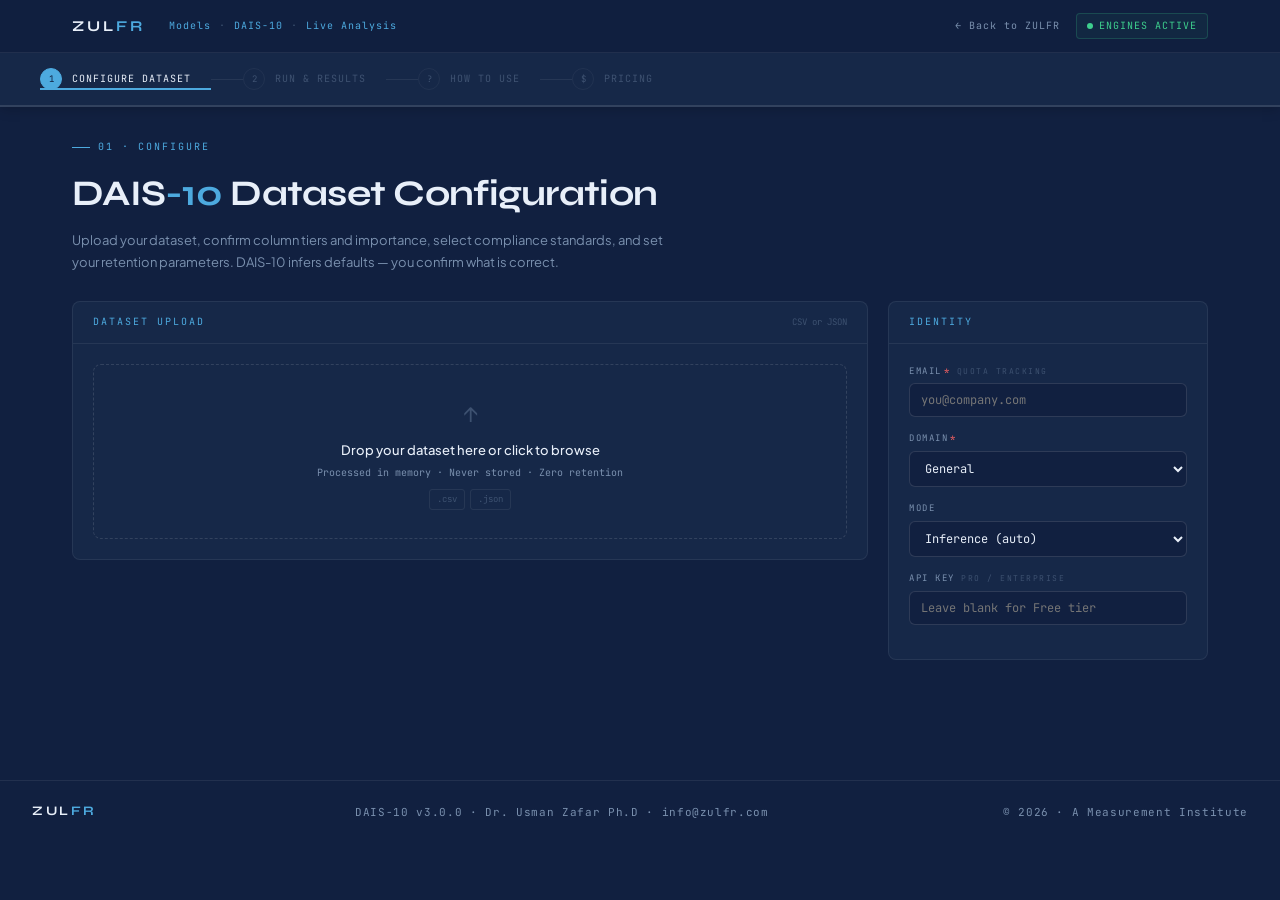
==== commit 201d7f60: "Update index.html" ====
--- a/app/index.html
+++ b/app/index.html
@@ -6,7 +6,7 @@
 <title>DAIS-10 · Live Analysis · ZULFR</title>
 <meta name="description" content="DAIS-10 v3.0.0 — Configure your dataset schema, select compliance standards, and run full governance analysis.">
 <meta name="theme-color" content="#112040">
-<link href="https://fonts.googleapis.com/css2?family=Plus+Jakarta+Sans:wght@300;400;500;600&family=Syne:wght@600;700&family=JetBrains+Mono:wght@400;500&display=swap" rel="stylesheet">
+<link href="https://fonts.googleapis.com/css2?family=Plus+Jakarta+Sans:wght@300;400;500;600&amp;family=Syne:wght@600;700&amp;family=JetBrains+Mono:wght@400;500&amp;display=swap" rel="stylesheet">
 <style>
 :root{
   --bg:#112040;--bg-raised:#162848;--bg-float:#1A2F52;--bg-hover:#1f3660;
@@ -35,16 +35,19 @@
 @keyframes pulse{0%,100%{opacity:1;box-shadow:0 0 0 0 rgba(62,207,142,.4)}50%{opacity:.6;box-shadow:0 0 0 4px rgba(62,207,142,0)}}
 
 /* Steps indicator */
-.steps-bar{background:var(--bg-raised);border-bottom:1px solid var(--border);padding:0 32px}
-.steps-inner{max-width:1200px;margin:0 auto;display:flex;align-items:center;gap:0;height:44px}
+.steps-bar{background:var(--bg-raised);border-bottom:2px solid var(--border-md);padding:0 32px;box-shadow:0 2px 12px rgba(0,0,0,.2)}
+.steps-inner{max-width:1200px;margin:0 auto;display:flex;align-items:center;gap:0;height:52px}
 .step-item{display:flex;align-items:center;gap:10px;padding:0 20px 0 0;cursor:pointer;opacity:.4;transition:opacity .2s}
 .step-item.active{opacity:1}
 .step-item.done{opacity:.7}
 .step-num{width:22px;height:22px;border-radius:50%;border:1px solid var(--border-md);display:flex;align-items:center;justify-content:center;font-family:var(--mono);font-size:9px;color:var(--muted);flex-shrink:0}
 .step-item.active .step-num{background:var(--acc);border-color:var(--acc);color:#112040}
 .step-item.done .step-num{background:var(--green);border-color:var(--green);color:#112040}
-.step-label{font-family:var(--mono);font-size:10px;letter-spacing:.1em;text-transform:uppercase;color:var(--muted)}
-.step-item.active .step-label{color:var(--white)}
+.step-item.info .step-num{background:rgba(77,170,223,.15);border-color:var(--acc-mid);color:var(--acc)}
+.step-item.info .step-label{color:var(--acc)}
+.step-item.info{opacity:1}
+.step-label{font-family:var(--mono);font-size:10px;letter-spacing:.1em;text-transform:uppercase;color:var(--muted)}.step-item.active::after{content:"";display:block;position:absolute;bottom:0;left:0;right:0;height:2px;background:var(--acc)}.step-item{position:relative}
+.step-item.active .step-label{color:var(--white)}.step-item.info .step-label{color:var(--acc)}
 .step-div{width:32px;height:1px;background:var(--border);flex-shrink:0}
 
 /* Layout */
@@ -242,6 +245,16 @@
       <div class="step-num">2</div>
       <div class="step-label">Run &amp; Results</div>
     </div>
+    <div class="step-div"></div>
+    <div class="step-item" id="step-ind-3" onclick="goStep(3)">
+      <div class="step-num">?</div>
+      <div class="step-label">How to Use</div>
+    </div>
+    <div class="step-div"></div>
+    <div class="step-item" id="step-ind-4" onclick="goStep(4)">
+      <div class="step-num">$</div>
+      <div class="step-label">Pricing</div>
+    </div>
   </div>
 </nav>
 
@@ -486,6 +499,242 @@
       <div class="rpanel tcard" id="rpanel-missingness"><div id="miss-content" style="padding:16px"></div></div>
     </div>
   </div><!-- end step2 -->
+
+  <!-- ══════════════════ STEP 3: HOW TO USE ══════════════════ -->
+  <div id="step3" style="display:none">
+    <div class="page-head">
+      <div class="page-eyebrow">03 · GUIDE</div>
+      <h1 class="page-title">How to use DAIS<em>-10</em></h1>
+      <p class="page-sub">Complete walkthrough from upload to results. Follow these steps for the most accurate governance analysis.</p>
+    </div>
+
+    <div style="display:flex;flex-direction:column;gap:16px;max-width:800px">
+
+      <div class="card">
+        <div class="card-head"><span class="card-title" style="color:var(--green)">Step 1 — Prepare your data file</span></div>
+        <div class="card-body">
+          <div style="font-size:13px;color:var(--text);line-height:1.8;margin-bottom:12px">Start with a clean CSV or JSON file. DAIS-10 works best when column names are descriptive — <code style="font-family:var(--mono);font-size:11px;color:var(--acc);background:var(--bg-float);padding:1px 5px;border-radius:3px">patient_id</code> rather than <code style="font-family:var(--mono);font-size:11px;color:var(--acc);background:var(--bg-float);padding:1px 5px;border-radius:3px">col1</code>.</div>
+          <div style="display:grid;grid-template-columns:1fr 1fr;gap:10px">
+            <div style="background:var(--bg-float);border-radius:6px;padding:12px">
+              <div style="font-family:var(--mono);font-size:9px;color:var(--green);letter-spacing:1px;margin-bottom:8px">GOOD COLUMN NAMES</div>
+              <div style="font-family:var(--mono);font-size:10px;color:var(--text);line-height:2">patient_id<br>date_of_birth<br>diagnosis_code<br>admission_date<br>treating_physician</div>
+            </div>
+            <div style="background:var(--bg-float);border-radius:6px;padding:12px">
+              <div style="font-family:var(--mono);font-size:9px;color:var(--red);letter-spacing:1px;margin-bottom:8px">AVOID</div>
+              <div style="font-family:var(--mono);font-size:10px;color:var(--muted);line-height:2">col1, col2, col3<br>field_a, field_b<br>x, y, z<br>data1, data2<br>untitled</div>
+            </div>
+          </div>
+          <div style="margin-top:10px;font-size:12px;color:var(--muted)">Free tier: up to 999 rows, 19 columns, 1MB · Pro: up to 49,999 rows, 199 columns, 10MB</div>
+        </div>
+      </div>
+
+      <div class="card">
+        <div class="card-head"><span class="card-title" style="color:var(--acc)">Step 2 — Upload and select your domain</span></div>
+        <div class="card-body">
+          <div style="font-size:13px;color:var(--text);line-height:1.8;margin-bottom:10px">Drop your file onto the upload zone. Select the domain that matches your dataset — this is the single most important configuration decision. Domain determines which fields DAIS-10 treats as Essential.</div>
+          <div style="display:grid;grid-template-columns:repeat(4,1fr);gap:8px">
+            <div style="text-align:center;padding:10px;background:var(--bg-float);border-radius:6px"><div style="font-family:var(--mono);font-size:10px;color:var(--white);margin-bottom:3px">Healthcare</div><div style="font-size:10px;color:var(--faint)">HIPAA standard</div></div>
+            <div style="text-align:center;padding:10px;background:var(--bg-float);border-radius:6px"><div style="font-family:var(--mono);font-size:10px;color:var(--white);margin-bottom:3px">Finance</div><div style="font-size:10px;color:var(--faint)">SOX standard</div></div>
+            <div style="text-align:center;padding:10px;background:var(--bg-float);border-radius:6px"><div style="font-family:var(--mono);font-size:10px;color:var(--white);margin-bottom:3px">E-commerce</div><div style="font-size:10px;color:var(--faint)">PCI-DSS standard</div></div>
+            <div style="text-align:center;padding:10px;background:var(--bg-float);border-radius:6px"><div style="font-family:var(--mono);font-size:10px;color:var(--white);margin-bottom:3px">ML / AI</div><div style="font-size:10px;color:var(--faint)">EU AI Act standard</div></div>
+          </div>
+        </div>
+      </div>
+
+      <div class="card">
+        <div class="card-head"><span class="card-title" style="color:var(--acc)">Step 3 — Define your column schema</span></div>
+        <div class="card-body">
+          <div style="font-size:13px;color:var(--text);line-height:1.8;margin-bottom:12px">After upload, every detected column appears in a table with DAIS-10 inferred tier and importance — shown greyed until you confirm them. Review each row and adjust if the inference is wrong for your dataset.</div>
+          <div style="display:flex;flex-direction:column;gap:8px">
+            <div style="display:flex;align-items:flex-start;gap:12px;padding:10px;background:var(--bg-float);border-radius:6px">
+              <span style="font-family:var(--mono);font-size:10px;color:var(--red);background:rgba(255,100,100,.1);padding:2px 6px;border-radius:3px;flex-shrink:0">E</span>
+              <div><div style="font-size:12px;color:var(--white);font-weight:500;margin-bottom:2px">Essential — importance ~95</div><div style="font-size:11px;color:var(--muted)">Missing value collapses row score. Use for primary identifiers and legally required fields.</div></div>
+            </div>
+            <div style="display:flex;align-items:flex-start;gap:12px;padding:10px;background:var(--bg-float);border-radius:6px">
+              <span style="font-family:var(--mono);font-size:10px;color:var(--amber);background:rgba(245,166,35,.1);padding:2px 6px;border-radius:3px;flex-shrink:0">EC</span>
+              <div><div style="font-size:12px;color:var(--white);font-weight:500;margin-bottom:2px">Semi-Essential — importance ~80</div><div style="font-size:11px;color:var(--muted)">Important but conditional. Missing value significantly reduces row score.</div></div>
+            </div>
+            <div style="display:flex;align-items:flex-start;gap:12px;padding:10px;background:var(--bg-float);border-radius:6px">
+              <span style="font-family:var(--mono);font-size:10px;color:var(--acc);background:var(--acc-soft);padding:2px 6px;border-radius:3px;flex-shrink:0">C</span>
+              <div><div style="font-size:12px;color:var(--white);font-weight:500;margin-bottom:2px">Contextual — importance ~58</div><div style="font-size:11px;color:var(--muted)">Adds context. Missing reduces score moderately.</div></div>
+            </div>
+            <div style="display:flex;align-items:flex-start;gap:12px;padding:10px;background:var(--bg-float);border-radius:6px">
+              <span style="font-family:var(--mono);font-size:10px;color:var(--faint);background:var(--bg-hover);padding:2px 6px;border-radius:3px;flex-shrink:0">N</span>
+              <div><div style="font-size:12px;color:var(--white);font-weight:500;margin-bottom:2px">Enrichment — importance ~18</div><div style="font-size:11px;color:var(--muted)">Metadata or audit fields. Missing has minimal impact on score.</div></div>
+            </div>
+          </div>
+          <div style="margin-top:12px;padding:10px 14px;background:rgba(77,170,223,.05);border:1px solid var(--border);border-radius:6px;font-size:11px;color:var(--muted)">
+            Use <strong style="color:var(--white)">Confirm All</strong> to accept all inferred values at once, or confirm each row individually. At least one confirmed column is required to proceed.
+          </div>
+        </div>
+      </div>
+
+      <div class="card">
+        <div class="card-head"><span class="card-title" style="color:var(--acc)">Step 4 — Select compliance standards and retention</span></div>
+        <div class="card-body">
+          <div style="font-size:13px;color:var(--text);line-height:1.8;margin-bottom:10px">Tick the compliance standards you want to evaluate against. Your domain pre-selects the most likely standard. Selecting a standard with a fixed retention period auto-fills the years field.</div>
+          <div style="background:var(--bg-float);border-radius:6px;padding:12px;font-size:11px;color:var(--muted);line-height:1.7">
+            <strong style="color:var(--amber)">GDPR</strong> — leave retention years blank or enter your organisation's purpose-specific period.<br>
+            <strong style="color:var(--green)">HIPAA</strong> — auto-fills 6 years (§164.530(j) minimum).<br>
+            <strong style="color:var(--amber)">SOX</strong> — auto-fills 7 years (Section 802).<br>
+            <strong style="color:var(--red)">PCI-DSS</strong> — auto-fills 1 year online.<br>
+            <strong style="color:var(--purple)">EU AI Act</strong> — auto-fills 10 years (Art.12).<br>
+            <strong style="color:var(--green)">IEC 61508</strong> — enter your system's operational life plus 10 years.
+          </div>
+          <div style="margin-top:10px;font-size:12px;color:var(--muted)">Set the <strong style="color:var(--white)">timestamp column</strong> if your dataset has a creation date — this enables temporal decay scoring so older rows receive lower freshness scores.</div>
+        </div>
+      </div>
+
+      <div class="card">
+        <div class="card-head"><span class="card-title" style="color:var(--acc)">Step 5 — Run and read your results</span></div>
+        <div class="card-body">
+          <div style="font-size:13px;color:var(--text);line-height:1.8;margin-bottom:12px">Click <strong style="color:var(--white)">Proceed to Analysis</strong> then <strong style="color:var(--white)">Run DAIS-10 Analysis</strong>. Results appear in 8 tabs:</div>
+          <div style="display:grid;grid-template-columns:1fr 1fr;gap:8px">
+            <div style="padding:10px;background:var(--bg-float);border-radius:6px"><div style="font-family:var(--mono);font-size:9px;color:var(--acc);letter-spacing:1px;margin-bottom:4px">COLUMN SCHEMA</div><div style="font-size:11px;color:var(--muted)">Tier, importance, AMD pass rate, VCL validity score per column</div></div>
+            <div style="padding:10px;background:var(--bg-float);border-radius:6px"><div style="font-family:var(--mono);font-size:9px;color:var(--acc);letter-spacing:1px;margin-bottom:4px">BEST / WORST ROWS</div><div style="font-size:11px;color:var(--muted)">Top and bottom rows by governance score with top contributor</div></div>
+            <div style="padding:10px;background:var(--bg-float);border-radius:6px"><div style="font-family:var(--mono);font-size:9px;color:var(--red);letter-spacing:1px;margin-bottom:4px">CAP EVENTS</div><div style="font-size:11px;color:var(--muted)">Rows where one field is bottlenecking the score — missing, invalid, or expired</div></div>
+            <div style="padding:10px;background:var(--bg-float);border-radius:6px"><div style="font-family:var(--mono);font-size:9px;color:var(--acc);letter-spacing:1px;margin-bottom:4px">AMD DIAGNOSTICS</div><div style="font-size:11px;color:var(--muted)">22 automated tests per column — pass, warn, fail breakdown</div></div>
+            <div style="padding:10px;background:var(--bg-float);border-radius:6px"><div style="font-family:var(--mono);font-size:9px;color:var(--acc);letter-spacing:1px;margin-bottom:4px">CONFORMANCE</div><div style="font-size:11px;color:var(--muted)">Gap analysis against selected standards — present vs missing mandatory fields</div></div>
+            <div style="padding:10px;background:var(--bg-float);border-radius:6px"><div style="font-family:var(--mono);font-size:9px;color:var(--amber);letter-spacing:1px;margin-bottom:4px">CCM</div><div style="font-size:11px;color:var(--muted)">Cross-column contradictions — date logic, age/DOB, negative amounts</div></div>
+          </div>
+          <div style="margin-top:12px;padding:10px 14px;background:rgba(62,207,142,.05);border:1px solid rgba(62,207,142,.15);border-radius:6px;font-size:11px;color:var(--muted)">
+            Download results as <strong style="color:var(--white)">Full JSON</strong>, <strong style="color:var(--white)">Schema YAML</strong>, or <strong style="color:var(--white)">Row Scores CSV</strong> (Pro tier). Request a <strong style="color:var(--gold)">certified PDF report</strong> via email.
+          </div>
+        </div>
+      </div>
+
+    </div>
+    <div style="height:24px"></div>
+    <button class="proceed-btn" onclick="goStep(1)" style="width:auto;padding:10px 28px">← Back to Dataset Configuration</button>
+  </div><!-- end step3 -->
+
+  <!-- ══════════════════ STEP 4: PRICING ══════════════════ -->
+  <div id="step4" style="display:none">
+    <div class="page-head">
+      <div class="page-eyebrow">04 · PRICING</div>
+      <h1 class="page-title">Choose your DAIS<em>-10</em> plan</h1>
+      <p class="page-sub">All tiers process data in memory. Zero retention at every level. GDPR/PIPEDA/HIPAA zero custodianship.</p>
+    </div>
+
+    <div style="display:grid;grid-template-columns:repeat(3,1fr);gap:16px;margin-bottom:32px">
+
+      <!-- Free -->
+      <div class="card" style="border-color:rgba(62,207,142,.2)">
+        <div class="card-head" style="background:rgba(62,207,142,.05);border-bottom-color:rgba(62,207,142,.15)">
+          <span class="card-title" style="color:var(--green)">Free</span>
+          <span style="font-family:var(--head);font-size:18px;font-weight:700;color:var(--green)">$0</span>
+        </div>
+        <div class="card-body">
+          <div style="font-family:var(--mono);font-size:10px;color:var(--muted);margin-bottom:14px">No API key needed. Email required for quota.</div>
+          <div style="display:flex;flex-direction:column;gap:7px;margin-bottom:16px">
+            <div style="font-family:var(--mono);font-size:9px;color:var(--faint);letter-spacing:1px;text-transform:uppercase;margin-bottom:4px">Limits</div>
+            <div style="font-size:12px;color:var(--text)">↑ Up to 999 rows per analysis</div>
+            <div style="font-size:12px;color:var(--text)">↑ Up to 19 columns</div>
+            <div style="font-size:12px;color:var(--text)">↑ 1 MB file size</div>
+            <div style="font-size:12px;color:var(--text)">↑ Inference mode only</div>
+          </div>
+          <div style="display:flex;flex-direction:column;gap:7px;margin-bottom:16px">
+            <div style="font-family:var(--mono);font-size:9px;color:var(--faint);letter-spacing:1px;text-transform:uppercase;margin-bottom:4px">Included</div>
+            <div style="font-size:12px;color:var(--green)">✓ 8-engine quality score</div>
+            <div style="font-size:12px;color:var(--green)">✓ Column tier and importance</div>
+            <div style="font-size:12px;color:var(--green)">✓ AMD diagnostics (counts)</div>
+            <div style="font-size:12px;color:var(--green)">✓ Cap events (top 5)</div>
+            <div style="font-size:12px;color:var(--green)">✓ CCM contradiction score</div>
+            <div style="font-size:12px;color:var(--green)">✓ 1 compliance standard</div>
+            <div style="font-size:12px;color:var(--green)">✓ Missingness profiling</div>
+            <div style="font-size:12px;color:var(--green)">✓ Legal retention flag</div>
+            <div style="font-size:12px;color:var(--green)">✓ Executive schema input</div>
+          </div>
+          <div style="display:flex;flex-direction:column;gap:5px">
+            <div style="font-family:var(--mono);font-size:9px;color:var(--faint);letter-spacing:1px;text-transform:uppercase;margin-bottom:4px">Not included</div>
+            <div style="font-size:11px;color:var(--faint)">✗ VCL-10 value conformance</div>
+            <div style="font-size:11px;color:var(--faint)">✗ All 6 standards + citations</div>
+            <div style="font-size:11px;color:var(--faint)">✗ Full AMD findings detail</div>
+            <div style="font-size:11px;color:var(--faint)">✗ CCM contradiction events</div>
+            <div style="font-size:11px;color:var(--faint)">✗ Row scores CSV download</div>
+            <div style="font-size:11px;color:var(--faint)">✗ Session ID / certified report</div>
+          </div>
+        </div>
+      </div>
+
+      <!-- Pro -->
+      <div class="card" style="border-color:var(--acc-mid)">
+        <div class="card-head" style="background:var(--acc-soft);border-bottom-color:var(--acc-mid)">
+          <div style="display:flex;flex-direction:column;gap:4px">
+            <div style="display:flex;align-items:center;gap:8px">
+              <span class="card-title" style="color:var(--acc)">Pro</span>
+              <span style="background:var(--acc);color:#112040;font-family:var(--mono);font-size:8px;font-weight:700;padding:2px 8px;border-radius:20px;letter-spacing:.1em">MOST POPULAR</span>
+            </div>
+            <div style="display:flex;align-items:baseline;gap:6px">
+              <span style="font-family:var(--head);font-size:22px;font-weight:700;color:var(--acc)">$399</span>
+              <span style="font-family:var(--mono);font-size:9px;color:var(--muted)">/ 50k row block</span>
+            </div>
+            <div style="font-family:var(--mono);font-size:9px;color:var(--faint)">$0.007 per row · no subscription</div>
+          </div>
+        </div>
+        <div class="card-body">
+          <div style="font-family:var(--mono);font-size:10px;color:var(--muted);margin-bottom:14px">API key issued on purchase. Credits never expire. Contact info@zulfr.com.</div>
+          <div style="display:flex;flex-direction:column;gap:7px;margin-bottom:16px">
+            <div style="font-family:var(--mono);font-size:9px;color:var(--faint);letter-spacing:1px;text-transform:uppercase;margin-bottom:4px">Limits</div>
+            <div style="font-size:12px;color:var(--text)">↑ Up to 49,999 rows</div>
+            <div style="font-size:12px;color:var(--text)">↑ Up to 199 columns</div>
+            <div style="font-size:12px;color:var(--text)">↑ 10 MB file size</div>
+            <div style="font-size:12px;color:var(--text)">↑ All modes (inference, sovereign, hybrid)</div>
+          </div>
+          <div style="display:flex;flex-direction:column;gap:7px;margin-bottom:16px">
+            <div style="font-family:var(--mono);font-size:9px;color:var(--faint);letter-spacing:1px;text-transform:uppercase;margin-bottom:4px">Everything in Free, plus</div>
+            <div style="font-size:12px;color:var(--acc)">✓ VCL-10 — value conformance scoring</div>
+            <div style="font-size:12px;color:var(--acc)">✓ Score: Structure × Freshness × Validity</div>
+            <div style="font-size:12px;color:var(--acc)">✓ All 6 compliance standards</div>
+            <div style="font-size:12px;color:var(--acc)">✓ Regulatory citations per gap</div>
+            <div style="font-size:12px;color:var(--acc)">✓ Implementation recommendations</div>
+            <div style="font-size:12px;color:var(--acc)">✓ Full AMD 22-test detail</div>
+            <div style="font-size:12px;color:var(--acc)">✓ CCM contradiction events (row IDs)</div>
+            <div style="font-size:12px;color:var(--acc)">✓ Row scores CSV — all rows</div>
+            <div style="font-size:12px;color:var(--acc)">✓ Domain shadow scoring</div>
+            <div style="font-size:12px;color:var(--acc)">✓ Session ID for certified reports</div>
+            <div style="font-size:12px;color:var(--acc)">✓ SIF weights + QFIM governance</div>
+          </div>
+          <a href="mailto:info@zulfr.com?subject=DAIS-10 Pro Access" class="analyze-btn" style="text-decoration:none;margin-top:4px">Contact for Pro Access</a>
+        </div>
+      </div>
+
+      <!-- Enterprise -->
+      <div class="card" style="border-color:rgba(240,192,64,.2)">
+        <div class="card-head" style="background:rgba(240,192,64,.04);border-bottom-color:rgba(240,192,64,.15)">
+          <span class="card-title" style="color:var(--gold)">Enterprise</span>
+          <span style="font-family:var(--head);font-size:18px;font-weight:700;color:var(--gold)">Custom</span>
+        </div>
+        <div class="card-body">
+          <div style="font-family:var(--mono);font-size:10px;color:var(--muted);margin-bottom:14px">Dedicated support. Custom limits. White-label reports.</div>
+          <div style="display:flex;flex-direction:column;gap:7px;margin-bottom:16px">
+            <div style="font-family:var(--mono);font-size:9px;color:var(--faint);letter-spacing:1px;text-transform:uppercase;margin-bottom:4px">Limits</div>
+            <div style="font-size:12px;color:var(--text)">↑ Custom row and column limits</div>
+            <div style="font-size:12px;color:var(--text)">↑ Up to 500 MB file size</div>
+            <div style="font-size:12px;color:var(--text)">↑ All modes</div>
+          </div>
+          <div style="display:flex;flex-direction:column;gap:7px;margin-bottom:16px">
+            <div style="font-family:var(--mono);font-size:9px;color:var(--faint);letter-spacing:1px;text-transform:uppercase;margin-bottom:4px">Everything in Pro, plus</div>
+            <div style="font-size:12px;color:var(--gold)">✓ Full audit trail (KAST-10 ready)</div>
+            <div style="font-size:12px;color:var(--gold)">✓ White-label report branding</div>
+            <div style="font-size:12px;color:var(--gold)">✓ Client reference tracking</div>
+            <div style="font-size:12px;color:var(--gold)">✓ Custom retention rule libraries</div>
+            <div style="font-size:12px;color:var(--gold)">✓ Certified PDF report</div>
+            <div style="font-size:12px;color:var(--gold)">✓ Dedicated account support</div>
+            <div style="font-size:12px;color:var(--gold)">✓ SLA guarantee</div>
+          </div>
+          <a href="mailto:info@zulfr.com?subject=DAIS-10 Enterprise" class="analyze-btn" style="text-decoration:none;margin-top:4px;background:var(--bg-hover);color:var(--gold)">Contact for Enterprise</a>
+        </div>
+      </div>
+
+    </div>
+
+    <div style="text-align:center;padding:20px;font-size:12px;color:var(--faint);font-family:var(--mono)">
+      All plans · Zero data retention · GDPR/PIPEDA/HIPAA zero custodianship · api.zulfr.com/dais10/v1/analyse
+    </div>
+
+    <button class="proceed-btn" onclick="goStep(1)" style="width:auto;padding:10px 28px">← Start Analysis</button>
+  </div><!-- end step4 -->
 
 </div>
 </main>
@@ -769,8 +1018,12 @@
 function goStep(n) {
   document.getElementById('step1').style.display = n===1 ? 'block' : 'none';
   document.getElementById('step2').style.display = n===2 ? 'block' : 'none';
-  document.getElementById('step-ind-1').className = n===1 ? 'step-item active' : 'step-item done';
+  document.getElementById('step3').style.display = n===3 ? 'block' : 'none';
+  document.getElementById('step4').style.display = n===4 ? 'block' : 'none';
+  document.getElementById('step-ind-1').className = n===1 ? 'step-item active' : (n>1&&n<3 ? 'step-item done' : 'step-item');
   document.getElementById('step-ind-2').className = n===2 ? 'step-item active' : 'step-item';
+  document.getElementById('step-ind-3').className = n===3 ? 'step-item info' : 'step-item';
+  document.getElementById('step-ind-4').className = n===4 ? 'step-item info' : 'step-item';
   if (n===2) buildAnalysisSummary();
   window.scrollTo({top:0, behavior:'smooth'});
 }
@@ -1045,7 +1298,7 @@
     rowCsvB64=d.row_scores_csv.data;
     document.getElementById('csv-btn').style.display='inline-flex';
   }
-  if(d.upgrade_teaser){
+  if(d.upgrade_teaser && (d.upgrade_teaser.locked_features||[]).length){
     var ut=d.upgrade_teaser;
     var tl=document.getElementById('teaser-list'); tl.innerHTML='';
     (ut.locked_features||[]).forEach(function(f){ tl.innerHTML+='<li>'+f+'</li>'; });
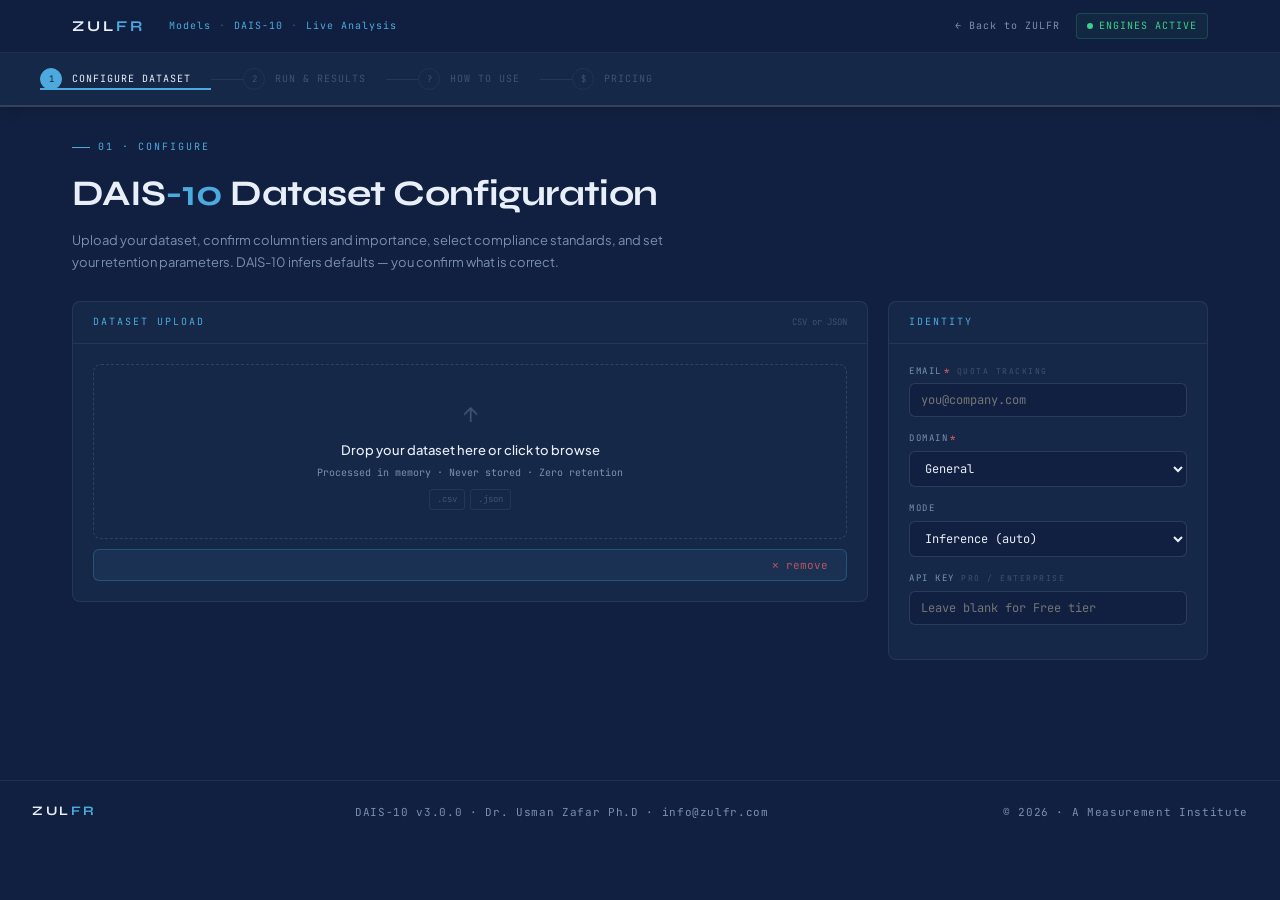
==== commit a3bb2c77: "Update index.html" ====
--- a/app/index.html
+++ b/app/index.html
@@ -288,7 +288,10 @@
             </div>
           </div>
           <input type="file" id="file-input" accept=".csv,.json" style="display:none" onchange="handleFile(this)">
-          <div class="file-info" id="file-info"></div>
+          <div class="file-info" id="file-info" style="display:flex;align-items:center;justify-content:space-between">
+            <span id="file-info-name"></span>
+            <button onclick="resetFile()" title="Remove file and start over" style="background:none;border:none;color:var(--red);cursor:pointer;font-family:var(--mono);font-size:11px;padding:0 4px;opacity:.7;transition:opacity .15s" onmouseover="this.style.opacity=1" onmouseout="this.style.opacity=.7">✕ remove</button>
+          </div>
         </div>
       </div>
 
@@ -811,11 +814,48 @@
   if (!input.files.length) return;
   selectedFile = input.files[0];
   var fi = document.getElementById('file-info');
-  fi.style.display = 'block';
-  fi.textContent = selectedFile.name + ' · ' + (selectedFile.size/1024).toFixed(1) + ' KB';
+  fi.style.display = 'flex';
+  document.getElementById('file-info-name').textContent = selectedFile.name + ' · ' + (selectedFile.size/1024).toFixed(1) + ' KB';
   var reader = new FileReader();
   reader.onload = function(e){ parseFile(e.target.result, selectedFile.name); };
   reader.readAsText(selectedFile);
+}
+
+function resetFile() {
+  selectedFile = null;
+  parsedRows = [];
+  detectedCols = [];
+  confirmedCols = {};
+  currentTimestamp = null;
+  document.getElementById('file-input').value = '';
+  var fi = document.getElementById('file-info');
+  fi.style.display = 'none';
+  document.getElementById('file-info-name').textContent = '';
+  document.getElementById('standards-card').style.display = 'none';
+  document.getElementById('retention-card').style.display = 'none';
+  document.getElementById('col-config-card').style.display = 'none';
+  document.getElementById('col-config-tbody').innerHTML = '';
+  document.getElementById('cfg-timestamp').innerHTML = '<option value="">None — no temporal decay</option>';
+  document.getElementById('dashboard').style.display = 'none';
+  document.getElementById('upgrade-teaser').style.display = 'none';
+  hideBanner();
+  updateStep1Summary();
+}
+
+function checkReady() {
+  var email = document.getElementById('cfg-email').value.trim();
+  var btn   = document.getElementById('analyze-btn');
+  var txt   = document.getElementById('btn-txt');
+  if (selectedFile && email && email.includes('@')) {
+    btn.disabled = false;
+    txt.textContent = 'Run DAIS-10 Analysis';
+  } else if (!selectedFile) {
+    btn.disabled = true;
+    txt.textContent = 'Select a dataset first';
+  } else {
+    btn.disabled = true;
+    txt.textContent = 'Enter your email to continue';
+  }
 }
 
 function parseFile(text, name) {
